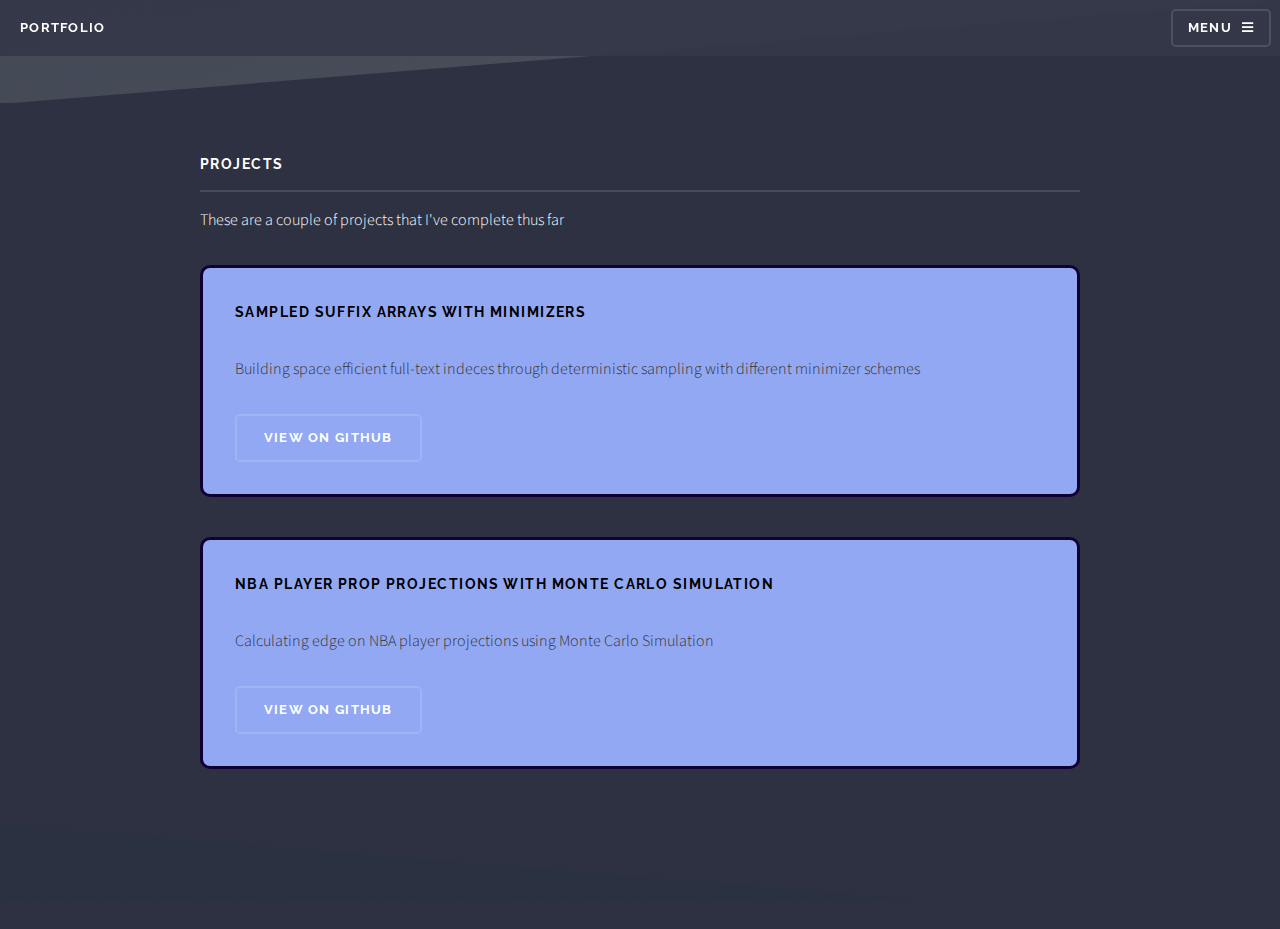
==== projects.html @ 1b3d5a60 "first commit" ====
<!DOCTYPE HTML>
<html>
	<head>
		<title>Porfolio</title>
		<meta charset="utf-8" />
		<meta name="viewport" content="width=device-width, initial-scale=1, user-scalable=no" />
		<link rel="stylesheet" href="assets/css/main.css" />
		<noscript><link rel="stylesheet" href="assets/css/noscript.css" /></noscript>
	</head>
	<body class="is-preload">

		<!-- Page Wrapper -->
			<div id="page-wrapper">

				<!-- Header -->
					<header id="header">
						<h1><a href="index.html">Portfolio</a></h1>
						<nav>
							<a href="#menu">Menu</a>
						</nav>
					</header>

				<!-- Menu -->
				<nav id="menu">
					<div class="inner">
						<h2>Menu</h2>
						<ul class="links">
							<li><a href="index.html">Home</a></li>
							<li><a href="projects.html">Projects</a></li>
							<li><a href="resume.html">Resume</a></li>
						</ul>
						<a href="#" class="close">Close</a>
					</div>
				</nav>

				<!-- Wrapper -->
					<section id="wrapper">
						<div class="wrapper">
							<div class="inner">
								<section>
									<h3 class="major">Projects</h3>
									<p>These are a couple of projects that I've complete thus far </p>
								</section>

								<section>
									<div class="project-list">
										<div class="project-item">
											<h3 class="project-title">Sampled Suffix Arrays with Minimizers</h3>
											<p class="project-description">Building space efficient full-text indeces through deterministic sampling with different minimizer schemes</p>
											<div class="project-links">
												<a href="https://github.com/168mxie/suffix-array" class="button github-button" target="_blank">View on GitHub</a>
											</div>
										</div>
										<div class="project-item">
											<h3 class="project-title">NBA Player Prop Projections with Monte Carlo Simulation</h3>
											<p class="project-description">Calculating edge on NBA player projections using Monte Carlo Simulation</p>
											<div class="project-links">
												<a href="https://github.com/168mxie/nba-player-projections" class="button github-button" target="_blank">View on GitHub</a>
											</div>
										</div>
										
				
									</div>
								</section>
					</section>

				

			</div>

		<!-- Scripts -->
			<script src="assets/js/jquery.min.js"></script>
			<script src="assets/js/jquery.scrollex.min.js"></script>
			<script src="assets/js/browser.min.js"></script>
			<script src="assets/js/breakpoints.min.js"></script>
			<script src="assets/js/util.js"></script>
			<script src="assets/js/main.js"></script>

	</body>
</html>
---- assets/css/main.css ----
@import url(fontawesome-all.min.css);
@import url("https://fonts.googleapis.com/css?family=Raleway:200,700|Source+Sans+Pro:300,600,300italic,600italic");

/*
	Solid State by HTML5 UP
	html5up.net | @ajlkn
	Free for personal and commercial use under the CCA 3.0 license (html5up.net/license)
*/

html, body, div, span, applet, object,
iframe, h1, h2, h3, h4, h5, h6, p, blockquote,
pre, a, abbr, acronym, address, big, cite,
code, del, dfn, em, img, ins, kbd, q, s, samp,
small, strike, strong, sub, sup, tt, var, b,
u, i, center, dl, dt, dd, ol, ul, li, fieldset,
form, label, legend, table, caption, tbody,
tfoot, thead, tr, th, td, article, aside,
canvas, details, embed, figure, figcaption,
footer, header, hgroup, menu, nav, output, ruby,
section, summary, time, mark, audio, video {
	margin: 0;
	padding: 0;
	border: 0;
	font-size: 100%;
	font: inherit;
	vertical-align: baseline;}

article, aside, details, figcaption, figure,
footer, header, hgroup, menu, nav, section {
	display: block;}

body {
	line-height: 1;
}

ol, ul {
	list-style: none;
}

blockquote, q {
	quotes: none;
}

	blockquote:before, blockquote:after, q:before, q:after {
		content: '';
		content: none;
	}

table {
	border-collapse: collapse;
	border-spacing: 0;
}

body {
	-webkit-text-size-adjust: none;
}

mark {
	background-color: transparent;
	color: inherit;
}

input::-moz-focus-inner {
	border: 0;
	padding: 0;
}

input, select, textarea {
	-moz-appearance: none;
	-webkit-appearance: none;
	-ms-appearance: none;
	appearance: none;
}

/* Basic */

	@-ms-viewport {
		width: device-width;
	}

	body {
		-ms-overflow-style: scrollbar;
	}

	@media screen and (max-width: 480px) {

		html, body {
			min-width: 320px;
		}

	}

	html {
		box-sizing: border-box;
	}

	*, *:before, *:after {
		box-sizing: inherit;
	}

	body {
		background-color: #2e3141;
		background-image: linear-gradient(to top, rgba(46, 49, 65, 0.8), rgba(46, 49, 65, 0.8)), url("../../images/bg.jpg");
		background-size: auto,
 cover;
		background-attachment: fixed,
 fixed;
		background-position: center,
 center;
	}

		body.is-preload *, body.is-preload *:before, body.is-preload *:after {
			-moz-animation: none !important;
			-webkit-animation: none !important;
			-ms-animation: none !important;
			animation: none !important;
			-moz-transition: none !important;
			-webkit-transition: none !important;
			-ms-transition: none !important;
			transition: none !important;
		}

/* Type */

	body, input, select, textarea {
		color: #ffffff;
		font-family: "Source Sans Pro", Helvetica, sans-serif;
		font-size: 16.5pt;
		font-weight: 300;
		line-height: 1.65;
	}

		@media screen and (max-width: 1680px) {

			body, input, select, textarea {
				font-size: 13pt;
			}

		}

		@media screen and (max-width: 1280px) {

			body, input, select, textarea {
				font-size: 12pt;
			}

		}

		@media screen and (max-width: 980px) {

			body, input, select, textarea {
				font-size: 12pt;
			}

		}

		@media screen and (max-width: 736px) {

			body, input, select, textarea {
				font-size: 12pt;
			}

		}

		@media screen and (max-width: 480px) {

			body, input, select, textarea {
				font-size: 12pt;
			}

		}

	a {
		-moz-transition: color 0.2s ease-in-out, border-bottom-color 0.2s ease-in-out;
		-webkit-transition: color 0.2s ease-in-out, border-bottom-color 0.2s ease-in-out;
		-ms-transition: color 0.2s ease-in-out, border-bottom-color 0.2s ease-in-out;
		transition: color 0.2s ease-in-out, border-bottom-color 0.2s ease-in-out;
		border-bottom: dotted 1px rgba(255, 255, 255, 0.35);
		color: #ffffff;
		text-decoration: none;
	}

		a:hover {
			border-bottom-color: transparent;
			color: #ffffff !important;
		}

		a.special:not(.button) {
			text-decoration: none;
			border-bottom: 0;
			display: block;
			font-family: Raleway, Helvetica, sans-serif;
			font-size: 0.8em;
			font-weight: 700;
			letter-spacing: 0.1em;
			margin: 0 0 2em 0;
			text-transform: uppercase;
		}

			a.special:not(.button):before {
				-moz-osx-font-smoothing: grayscale;
				-webkit-font-smoothing: antialiased;
				display: inline-block;
				font-style: normal;
				font-variant: normal;
				text-rendering: auto;
				line-height: 1;
				text-transform: none !important;
				font-family: 'Font Awesome 5 Free';
				font-weight: 900;
			}

			a.special:not(.button):before {
				-moz-transition: background-color 0.2s ease-in-out;
				-webkit-transition: background-color 0.2s ease-in-out;
				-ms-transition: background-color 0.2s ease-in-out;
				transition: background-color 0.2s ease-in-out;
				border-radius: 100%;
				border: solid 2px rgba(255, 255, 255, 0.125);
				content: '\f105';
				display: inline-block;
				font-size: 1.25em;
				height: 2em;
				line-height: 1.75em;
				margin-right: 0.85em;
				text-align: center;
				text-indent: 0.15em;
				vertical-align: middle;
				width: 2em;
			}

			a.special:not(.button):hover:before {
				background-color: rgba(255, 255, 255, 0.025);
			}

			a.special:not(.button):active:before {
				background-color: rgba(255, 255, 255, 0.075);
			}

	strong, b {
		color: #ffffff;
		font-weight: 600;
	}

	em, i {
		font-style: italic;
	}

	p {
		margin: 0 0 2em 0;
	}

	h1, h2, h3, h4, h5, h6 {
		color: #ffffff;
		font-family: Raleway, Helvetica, sans-serif;
		font-weight: 700;
		letter-spacing: 0.1em;
		margin: 0 0 1em 0;
		text-transform: uppercase;
	}

		h1 a, h2 a, h3 a, h4 a, h5 a, h6 a {
			color: inherit;
			text-decoration: none;
			border-bottom: 0;
		}

		h1 span, h2 span, h3 span, h4 span, h5 span, h6 span {
			font-weight: 200;
		}

		h1.major, h2.major, h3.major, h4.major, h5.major, h6.major {
			padding-bottom: 1em;
			border-bottom: solid 2px rgba(255, 255, 255, 0.125);
		}

	h2 {
		font-size: 1.2em;
	}

	h3 {
		font-size: 0.9em;
	}

	h4 {
		font-size: 0.7em;
	}

	h5 {
		font-size: 0.7em;
	}

	h6 {
		font-size: 0.7em;
	}

	@media screen and (max-width: 736px) {

		h2 {
			font-size: 1em;
		}

		h3 {
			font-size: 0.8em;
		}

	}

	sub {
		font-size: 0.8em;
		position: relative;
		top: 0.5em;
	}

	sup {
		font-size: 0.8em;
		position: relative;
		top: -0.5em;
	}

	blockquote {
		border-left: solid 4px rgba(255, 255, 255, 0.125);
		font-style: italic;
		margin: 0 0 2em 0;
		padding: 0.5em 0 0.5em 2em;
	}

	code {
		background: rgba(255, 255, 255, 0.025);
		border-radius: 5px;
		border: solid 2px rgba(255, 255, 255, 0.125);
		font-family: "Courier New", monospace;
		font-size: 0.9em;
		margin: 0 0.25em;
		padding: 0.25em 0.65em;
	}

	pre {
		-webkit-overflow-scrolling: touch;
		font-family: "Courier New", monospace;
		font-size: 0.9em;
		margin: 0 0 2em 0;
	}

		pre code {
			display: block;
			line-height: 1.75em;
			padding: 1em 1.5em;
			overflow-x: auto;
		}

	hr {
		border: 0;
		border-bottom: solid 2px rgba(255, 255, 255, 0.125);
		margin: 2.5em 0;
	}

		hr.major {
			margin: 4em 0;
		}

	.align-left {
		text-align: left;
	}

	.align-center {
		text-align: center;
	}

	.align-right {
		text-align: right;
	}

/* Row */

	.row {
		display: flex;
		flex-wrap: wrap;
		box-sizing: border-box;
		align-items: stretch;
	}

		.row > * {
			box-sizing: border-box;
		}

		.row.gtr-uniform > * > :last-child {
			margin-bottom: 0;
		}

		.row.aln-left {
			justify-content: flex-start;
		}

		.row.aln-center {
			justify-content: center;
		}

		.row.aln-right {
			justify-content: flex-end;
		}

		.row.aln-top {
			align-items: flex-start;
		}

		.row.aln-middle {
			align-items: center;
		}

		.row.aln-bottom {
			align-items: flex-end;
		}

		.row > .imp {
			order: -1;
		}

		.row > .col-1 {
			width: 8.33333%;
		}

		.row > .off-1 {
			margin-left: 8.33333%;
		}

		.row > .col-2 {
			width: 16.66667%;
		}

		.row > .off-2 {
			margin-left: 16.66667%;
		}

		.row > .col-3 {
			width: 25%;
		}

		.row > .off-3 {
			margin-left: 25%;
		}

		.row > .col-4 {
			width: 33.33333%;
		}

		.row > .off-4 {
			margin-left: 33.33333%;
		}

		.row > .col-5 {
			width: 41.66667%;
		}

		.row > .off-5 {
			margin-left: 41.66667%;
		}

		.row > .col-6 {
			width: 50%;
		}

		.row > .off-6 {
			margin-left: 50%;
		}

		.row > .col-7 {
			width: 58.33333%;
		}

		.row > .off-7 {
			margin-left: 58.33333%;
		}

		.row > .col-8 {
			width: 66.66667%;
		}

		.row > .off-8 {
			margin-left: 66.66667%;
		}

		.row > .col-9 {
			width: 75%;
		}

		.row > .off-9 {
			margin-left: 75%;
		}

		.row > .col-10 {
			width: 83.33333%;
		}

		.row > .off-10 {
			margin-left: 83.33333%;
		}

		.row > .col-11 {
			width: 91.66667%;
		}

		.row > .off-11 {
			margin-left: 91.66667%;
		}

		.row > .col-12 {
			width: 100%;
		}

		.row > .off-12 {
			margin-left: 100%;
		}

		.row.gtr-0 {
			margin-top: 0;
			margin-left: 0em;
		}

			.row.gtr-0 > * {
				padding: 0 0 0 0em;
			}

			.row.gtr-0.gtr-uniform {
				margin-top: 0em;
			}

				.row.gtr-0.gtr-uniform > * {
					padding-top: 0em;
				}

		.row.gtr-25 {
			margin-top: 0;
			margin-left: -0.4375em;
		}

			.row.gtr-25 > * {
				padding: 0 0 0 0.4375em;
			}

			.row.gtr-25.gtr-uniform {
				margin-top: -0.4375em;
			}

				.row.gtr-25.gtr-uniform > * {
					padding-top: 0.4375em;
				}

		.row.gtr-50 {
			margin-top: 0;
			margin-left: -0.875em;
		}

			.row.gtr-50 > * {
				padding: 0 0 0 0.875em;
			}

			.row.gtr-50.gtr-uniform {
				margin-top: -0.875em;
			}

				.row.gtr-50.gtr-uniform > * {
					padding-top: 0.875em;
				}

		.row {
			margin-top: 0;
			margin-left: -1.75em;
		}

			.row > * {
				padding: 0 0 0 1.75em;
			}

			.row.gtr-uniform {
				margin-top: -1.75em;
			}

				.row.gtr-uniform > * {
					padding-top: 1.75em;
				}

		.row.gtr-150 {
			margin-top: 0;
			margin-left: -2.625em;
		}

			.row.gtr-150 > * {
				padding: 0 0 0 2.625em;
			}

			.row.gtr-150.gtr-uniform {
				margin-top: -2.625em;
			}

				.row.gtr-150.gtr-uniform > * {
					padding-top: 2.625em;
				}

		.row.gtr-200 {
			margin-top: 0;
			margin-left: -3.5em;
		}

			.row.gtr-200 > * {
				padding: 0 0 0 3.5em;
			}

			.row.gtr-200.gtr-uniform {
				margin-top: -3.5em;
			}

				.row.gtr-200.gtr-uniform > * {
					padding-top: 3.5em;
				}

		@media screen and (max-width: 1680px) {

			.row {
				display: flex;
				flex-wrap: wrap;
				box-sizing: border-box;
				align-items: stretch;
			}

				.row > * {
					box-sizing: border-box;
				}

				.row.gtr-uniform > * > :last-child {
					margin-bottom: 0;
				}

				.row.aln-left {
					justify-content: flex-start;
				}

				.row.aln-center {
					justify-content: center;
				}

				.row.aln-right {
					justify-content: flex-end;
				}

				.row.aln-top {
					align-items: flex-start;
				}

				.row.aln-middle {
					align-items: center;
				}

				.row.aln-bottom {
					align-items: flex-end;
				}

				.row > .imp-xlarge {
					order: -1;
				}

				.row > .col-1-xlarge {
					width: 8.33333%;
				}

				.row > .off-1-xlarge {
					margin-left: 8.33333%;
				}

				.row > .col-2-xlarge {
					width: 16.66667%;
				}

				.row > .off-2-xlarge {
					margin-left: 16.66667%;
				}

				.row > .col-3-xlarge {
					width: 25%;
				}

				.row > .off-3-xlarge {
					margin-left: 25%;
				}

				.row > .col-4-xlarge {
					width: 33.33333%;
				}

				.row > .off-4-xlarge {
					margin-left: 33.33333%;
				}

				.row > .col-5-xlarge {
					width: 41.66667%;
				}

				.row > .off-5-xlarge {
					margin-left: 41.66667%;
				}

				.row > .col-6-xlarge {
					width: 50%;
				}

				.row > .off-6-xlarge {
					margin-left: 50%;
				}

				.row > .col-7-xlarge {
					width: 58.33333%;
				}

				.row > .off-7-xlarge {
					margin-left: 58.33333%;
				}

				.row > .col-8-xlarge {
					width: 66.66667%;
				}

				.row > .off-8-xlarge {
					margin-left: 66.66667%;
				}

				.row > .col-9-xlarge {
					width: 75%;
				}

				.row > .off-9-xlarge {
					margin-left: 75%;
				}

				.row > .col-10-xlarge {
					width: 83.33333%;
				}

				.row > .off-10-xlarge {
					margin-left: 83.33333%;
				}

				.row > .col-11-xlarge {
					width: 91.66667%;
				}

				.row > .off-11-xlarge {
					margin-left: 91.66667%;
				}

				.row > .col-12-xlarge {
					width: 100%;
				}

				.row > .off-12-xlarge {
					margin-left: 100%;
				}

				.row.gtr-0 {
					margin-top: 0;
					margin-left: 0em;
				}

					.row.gtr-0 > * {
						padding: 0 0 0 0em;
					}

					.row.gtr-0.gtr-uniform {
						margin-top: 0em;
					}

						.row.gtr-0.gtr-uniform > * {
							padding-top: 0em;
						}

				.row.gtr-25 {
					margin-top: 0;
					margin-left: -0.4375em;
				}

					.row.gtr-25 > * {
						padding: 0 0 0 0.4375em;
					}

					.row.gtr-25.gtr-uniform {
						margin-top: -0.4375em;
					}

						.row.gtr-25.gtr-uniform > * {
							padding-top: 0.4375em;
						}

				.row.gtr-50 {
					margin-top: 0;
					margin-left: -0.875em;
				}

					.row.gtr-50 > * {
						padding: 0 0 0 0.875em;
					}

					.row.gtr-50.gtr-uniform {
						margin-top: -0.875em;
					}

						.row.gtr-50.gtr-uniform > * {
							padding-top: 0.875em;
						}

				.row {
					margin-top: 0;
					margin-left: -1.75em;
				}

					.row > * {
						padding: 0 0 0 1.75em;
					}

					.row.gtr-uniform {
						margin-top: -1.75em;
					}

						.row.gtr-uniform > * {
							padding-top: 1.75em;
						}

				.row.gtr-150 {
					margin-top: 0;
					margin-left: -2.625em;
				}

					.row.gtr-150 > * {
						padding: 0 0 0 2.625em;
					}

					.row.gtr-150.gtr-uniform {
						margin-top: -2.625em;
					}

						.row.gtr-150.gtr-uniform > * {
							padding-top: 2.625em;
						}

				.row.gtr-200 {
					margin-top: 0;
					margin-left: -3.5em;
				}

					.row.gtr-200 > * {
						padding: 0 0 0 3.5em;
					}

					.row.gtr-200.gtr-uniform {
						margin-top: -3.5em;
					}

						.row.gtr-200.gtr-uniform > * {
							padding-top: 3.5em;
						}

		}

		@media screen and (max-width: 1280px) {

			.row {
				display: flex;
				flex-wrap: wrap;
				box-sizing: border-box;
				align-items: stretch;
			}

				.row > * {
					box-sizing: border-box;
				}

				.row.gtr-uniform > * > :last-child {
					margin-bottom: 0;
				}

				.row.aln-left {
					justify-content: flex-start;
				}

				.row.aln-center {
					justify-content: center;
				}

				.row.aln-right {
					justify-content: flex-end;
				}

				.row.aln-top {
					align-items: flex-start;
				}

				.row.aln-middle {
					align-items: center;
				}

				.row.aln-bottom {
					align-items: flex-end;
				}

				.row > .imp-large {
					order: -1;
				}

				.row > .col-1-large {
					width: 8.33333%;
				}

				.row > .off-1-large {
					margin-left: 8.33333%;
				}

				.row > .col-2-large {
					width: 16.66667%;
				}

				.row > .off-2-large {
					margin-left: 16.66667%;
				}

				.row > .col-3-large {
					width: 25%;
				}

				.row > .off-3-large {
					margin-left: 25%;
				}

				.row > .col-4-large {
					width: 33.33333%;
				}

				.row > .off-4-large {
					margin-left: 33.33333%;
				}

				.row > .col-5-large {
					width: 41.66667%;
				}

				.row > .off-5-large {
					margin-left: 41.66667%;
				}

				.row > .col-6-large {
					width: 50%;
				}

				.row > .off-6-large {
					margin-left: 50%;
				}

				.row > .col-7-large {
					width: 58.33333%;
				}

				.row > .off-7-large {
					margin-left: 58.33333%;
				}

				.row > .col-8-large {
					width: 66.66667%;
				}

				.row > .off-8-large {
					margin-left: 66.66667%;
				}

				.row > .col-9-large {
					width: 75%;
				}

				.row > .off-9-large {
					margin-left: 75%;
				}

				.row > .col-10-large {
					width: 83.33333%;
				}

				.row > .off-10-large {
					margin-left: 83.33333%;
				}

				.row > .col-11-large {
					width: 91.66667%;
				}

				.row > .off-11-large {
					margin-left: 91.66667%;
				}

				.row > .col-12-large {
					width: 100%;
				}

				.row > .off-12-large {
					margin-left: 100%;
				}

				.row.gtr-0 {
					margin-top: 0;
					margin-left: 0em;
				}

					.row.gtr-0 > * {
						padding: 0 0 0 0em;
					}

					.row.gtr-0.gtr-uniform {
						margin-top: 0em;
					}

						.row.gtr-0.gtr-uniform > * {
							padding-top: 0em;
						}

				.row.gtr-25 {
					margin-top: 0;
					margin-left: -0.4375em;
				}

					.row.gtr-25 > * {
						padding: 0 0 0 0.4375em;
					}

					.row.gtr-25.gtr-uniform {
						margin-top: -0.4375em;
					}

						.row.gtr-25.gtr-uniform > * {
							padding-top: 0.4375em;
						}

				.row.gtr-50 {
					margin-top: 0;
					margin-left: -0.875em;
				}

					.row.gtr-50 > * {
						padding: 0 0 0 0.875em;
					}

					.row.gtr-50.gtr-uniform {
						margin-top: -0.875em;
					}

						.row.gtr-50.gtr-uniform > * {
							padding-top: 0.875em;
						}

				.row {
					margin-top: 0;
					margin-left: -1.75em;
				}

					.row > * {
						padding: 0 0 0 1.75em;
					}

					.row.gtr-uniform {
						margin-top: -1.75em;
					}

						.row.gtr-uniform > * {
							padding-top: 1.75em;
						}

				.row.gtr-150 {
					margin-top: 0;
					margin-left: -2.625em;
				}

					.row.gtr-150 > * {
						padding: 0 0 0 2.625em;
					}

					.row.gtr-150.gtr-uniform {
						margin-top: -2.625em;
					}

						.row.gtr-150.gtr-uniform > * {
							padding-top: 2.625em;
						}

				.row.gtr-200 {
					margin-top: 0;
					margin-left: -3.5em;
				}

					.row.gtr-200 > * {
						padding: 0 0 0 3.5em;
					}

					.row.gtr-200.gtr-uniform {
						margin-top: -3.5em;
					}

						.row.gtr-200.gtr-uniform > * {
							padding-top: 3.5em;
						}

		}

		@media screen and (max-width: 980px) {

			.row {
				display: flex;
				flex-wrap: wrap;
				box-sizing: border-box;
				align-items: stretch;
			}

				.row > * {
					box-sizing: border-box;
				}

				.row.gtr-uniform > * > :last-child {
					margin-bottom: 0;
				}

				.row.aln-left {
					justify-content: flex-start;
				}

				.row.aln-center {
					justify-content: center;
				}

				.row.aln-right {
					justify-content: flex-end;
				}

				.row.aln-top {
					align-items: flex-start;
				}

				.row.aln-middle {
					align-items: center;
				}

				.row.aln-bottom {
					align-items: flex-end;
				}

				.row > .imp-medium {
					order: -1;
				}

				.row > .col-1-medium {
					width: 8.33333%;
				}

				.row > .off-1-medium {
					margin-left: 8.33333%;
				}

				.row > .col-2-medium {
					width: 16.66667%;
				}

				.row > .off-2-medium {
					margin-left: 16.66667%;
				}

				.row > .col-3-medium {
					width: 25%;
				}

				.row > .off-3-medium {
					margin-left: 25%;
				}

				.row > .col-4-medium {
					width: 33.33333%;
				}

				.row > .off-4-medium {
					margin-left: 33.33333%;
				}

				.row > .col-5-medium {
					width: 41.66667%;
				}

				.row > .off-5-medium {
					margin-left: 41.66667%;
				}

				.row > .col-6-medium {
					width: 50%;
				}

				.row > .off-6-medium {
					margin-left: 50%;
				}

				.row > .col-7-medium {
					width: 58.33333%;
				}

				.row > .off-7-medium {
					margin-left: 58.33333%;
				}

				.row > .col-8-medium {
					width: 66.66667%;
				}

				.row > .off-8-medium {
					margin-left: 66.66667%;
				}

				.row > .col-9-medium {
					width: 75%;
				}

				.row > .off-9-medium {
					margin-left: 75%;
				}

				.row > .col-10-medium {
					width: 83.33333%;
				}

				.row > .off-10-medium {
					margin-left: 83.33333%;
				}

				.row > .col-11-medium {
					width: 91.66667%;
				}

				.row > .off-11-medium {
					margin-left: 91.66667%;
				}

				.row > .col-12-medium {
					width: 100%;
				}

				.row > .off-12-medium {
					margin-left: 100%;
				}

				.row.gtr-0 {
					margin-top: 0;
					margin-left: 0em;
				}

					.row.gtr-0 > * {
						padding: 0 0 0 0em;
					}

					.row.gtr-0.gtr-uniform {
						margin-top: 0em;
					}

						.row.gtr-0.gtr-uniform > * {
							padding-top: 0em;
						}

				.row.gtr-25 {
					margin-top: 0;
					margin-left: -0.4375em;
				}

					.row.gtr-25 > * {
						padding: 0 0 0 0.4375em;
					}

					.row.gtr-25.gtr-uniform {
						margin-top: -0.4375em;
					}

						.row.gtr-25.gtr-uniform > * {
							padding-top: 0.4375em;
						}

				.row.gtr-50 {
					margin-top: 0;
					margin-left: -0.875em;
				}

					.row.gtr-50 > * {
						padding: 0 0 0 0.875em;
					}

					.row.gtr-50.gtr-uniform {
						margin-top: -0.875em;
					}

						.row.gtr-50.gtr-uniform > * {
							padding-top: 0.875em;
						}

				.row {
					margin-top: 0;
					margin-left: -1.75em;
				}

					.row > * {
						padding: 0 0 0 1.75em;
					}

					.row.gtr-uniform {
						margin-top: -1.75em;
					}

						.row.gtr-uniform > * {
							padding-top: 1.75em;
						}

				.row.gtr-150 {
					margin-top: 0;
					margin-left: -2.625em;
				}

					.row.gtr-150 > * {
						padding: 0 0 0 2.625em;
					}

					.row.gtr-150.gtr-uniform {
						margin-top: -2.625em;
					}

						.row.gtr-150.gtr-uniform > * {
							padding-top: 2.625em;
						}

				.row.gtr-200 {
					margin-top: 0;
					margin-left: -3.5em;
				}

					.row.gtr-200 > * {
						padding: 0 0 0 3.5em;
					}

					.row.gtr-200.gtr-uniform {
						margin-top: -3.5em;
					}

						.row.gtr-200.gtr-uniform > * {
							padding-top: 3.5em;
						}

		}

		@media screen and (max-width: 736px) {

			.row {
				display: flex;
				flex-wrap: wrap;
				box-sizing: border-box;
				align-items: stretch;
			}

				.row > * {
					box-sizing: border-box;
				}

				.row.gtr-uniform > * > :last-child {
					margin-bottom: 0;
				}

				.row.aln-left {
					justify-content: flex-start;
				}

				.row.aln-center {
					justify-content: center;
				}

				.row.aln-right {
					justify-content: flex-end;
				}

				.row.aln-top {
					align-items: flex-start;
				}

				.row.aln-middle {
					align-items: center;
				}

				.row.aln-bottom {
					align-items: flex-end;
				}

				.row > .imp-small {
					order: -1;
				}

				.row > .col-1-small {
					width: 8.33333%;
				}

				.row > .off-1-small {
					margin-left: 8.33333%;
				}

				.row > .col-2-small {
					width: 16.66667%;
				}

				.row > .off-2-small {
					margin-left: 16.66667%;
				}

				.row > .col-3-small {
					width: 25%;
				}

				.row > .off-3-small {
					margin-left: 25%;
				}

				.row > .col-4-small {
					width: 33.33333%;
				}

				.row > .off-4-small {
					margin-left: 33.33333%;
				}

				.row > .col-5-small {
					width: 41.66667%;
				}

				.row > .off-5-small {
					margin-left: 41.66667%;
				}

				.row > .col-6-small {
					width: 50%;
				}

				.row > .off-6-small {
					margin-left: 50%;
				}

				.row > .col-7-small {
					width: 58.33333%;
				}

				.row > .off-7-small {
					margin-left: 58.33333%;
				}

				.row > .col-8-small {
					width: 66.66667%;
				}

				.row > .off-8-small {
					margin-left: 66.66667%;
				}

				.row > .col-9-small {
					width: 75%;
				}

				.row > .off-9-small {
					margin-left: 75%;
				}

				.row > .col-10-small {
					width: 83.33333%;
				}

				.row > .off-10-small {
					margin-left: 83.33333%;
				}

				.row > .col-11-small {
					width: 91.66667%;
				}

				.row > .off-11-small {
					margin-left: 91.66667%;
				}

				.row > .col-12-small {
					width: 100%;
				}

				.row > .off-12-small {
					margin-left: 100%;
				}

				.row.gtr-0 {
					margin-top: 0;
					margin-left: 0em;
				}

					.row.gtr-0 > * {
						padding: 0 0 0 0em;
					}

					.row.gtr-0.gtr-uniform {
						margin-top: 0em;
					}

						.row.gtr-0.gtr-uniform > * {
							padding-top: 0em;
						}

				.row.gtr-25 {
					margin-top: 0;
					margin-left: -0.3125em;
				}

					.row.gtr-25 > * {
						padding: 0 0 0 0.3125em;
					}

					.row.gtr-25.gtr-uniform {
						margin-top: -0.3125em;
					}

						.row.gtr-25.gtr-uniform > * {
							padding-top: 0.3125em;
						}

				.row.gtr-50 {
					margin-top: 0;
					margin-left: -0.625em;
				}

					.row.gtr-50 > * {
						padding: 0 0 0 0.625em;
					}

					.row.gtr-50.gtr-uniform {
						margin-top: -0.625em;
					}

						.row.gtr-50.gtr-uniform > * {
							padding-top: 0.625em;
						}

				.row {
					margin-top: 0;
					margin-left: -1.25em;
				}

					.row > * {
						padding: 0 0 0 1.25em;
					}

					.row.gtr-uniform {
						margin-top: -1.25em;
					}

						.row.gtr-uniform > * {
							padding-top: 1.25em;
						}

				.row.gtr-150 {
					margin-top: 0;
					margin-left: -1.875em;
				}

					.row.gtr-150 > * {
						padding: 0 0 0 1.875em;
					}

					.row.gtr-150.gtr-uniform {
						margin-top: -1.875em;
					}

						.row.gtr-150.gtr-uniform > * {
							padding-top: 1.875em;
						}

				.row.gtr-200 {
					margin-top: 0;
					margin-left: -2.5em;
				}

					.row.gtr-200 > * {
						padding: 0 0 0 2.5em;
					}

					.row.gtr-200.gtr-uniform {
						margin-top: -2.5em;
					}

						.row.gtr-200.gtr-uniform > * {
							padding-top: 2.5em;
						}

		}

		@media screen and (max-width: 480px) {

			.row {
				display: flex;
				flex-wrap: wrap;
				box-sizing: border-box;
				align-items: stretch;
			}

				.row > * {
					box-sizing: border-box;
				}

				.row.gtr-uniform > * > :last-child {
					margin-bottom: 0;
				}

				.row.aln-left {
					justify-content: flex-start;
				}

				.row.aln-center {
					justify-content: center;
				}

				.row.aln-right {
					justify-content: flex-end;
				}

				.row.aln-top {
					align-items: flex-start;
				}

				.row.aln-middle {
					align-items: center;
				}

				.row.aln-bottom {
					align-items: flex-end;
				}

				.row > .imp-xsmall {
					order: -1;
				}

				.row > .col-1-xsmall {
					width: 8.33333%;
				}

				.row > .off-1-xsmall {
					margin-left: 8.33333%;
				}

				.row > .col-2-xsmall {
					width: 16.66667%;
				}

				.row > .off-2-xsmall {
					margin-left: 16.66667%;
				}

				.row > .col-3-xsmall {
					width: 25%;
				}

				.row > .off-3-xsmall {
					margin-left: 25%;
				}

				.row > .col-4-xsmall {
					width: 33.33333%;
				}

				.row > .off-4-xsmall {
					margin-left: 33.33333%;
				}

				.row > .col-5-xsmall {
					width: 41.66667%;
				}

				.row > .off-5-xsmall {
					margin-left: 41.66667%;
				}

				.row > .col-6-xsmall {
					width: 50%;
				}

				.row > .off-6-xsmall {
					margin-left: 50%;
				}

				.row > .col-7-xsmall {
					width: 58.33333%;
				}

				.row > .off-7-xsmall {
					margin-left: 58.33333%;
				}

				.row > .col-8-xsmall {
					width: 66.66667%;
				}

				.row > .off-8-xsmall {
					margin-left: 66.66667%;
				}

				.row > .col-9-xsmall {
					width: 75%;
				}

				.row > .off-9-xsmall {
					margin-left: 75%;
				}

				.row > .col-10-xsmall {
					width: 83.33333%;
				}

				.row > .off-10-xsmall {
					margin-left: 83.33333%;
				}

				.row > .col-11-xsmall {
					width: 91.66667%;
				}

				.row > .off-11-xsmall {
					margin-left: 91.66667%;
				}

				.row > .col-12-xsmall {
					width: 100%;
				}

				.row > .off-12-xsmall {
					margin-left: 100%;
				}

				.row.gtr-0 {
					margin-top: 0;
					margin-left: 0em;
				}

					.row.gtr-0 > * {
						padding: 0 0 0 0em;
					}

					.row.gtr-0.gtr-uniform {
						margin-top: 0em;
					}

						.row.gtr-0.gtr-uniform > * {
							padding-top: 0em;
						}

				.row.gtr-25 {
					margin-top: 0;
					margin-left: -0.3125em;
				}

					.row.gtr-25 > * {
						padding: 0 0 0 0.3125em;
					}

					.row.gtr-25.gtr-uniform {
						margin-top: -0.3125em;
					}

						.row.gtr-25.gtr-uniform > * {
							padding-top: 0.3125em;
						}

				.row.gtr-50 {
					margin-top: 0;
					margin-left: -0.625em;
				}

					.row.gtr-50 > * {
						padding: 0 0 0 0.625em;
					}

					.row.gtr-50.gtr-uniform {
						margin-top: -0.625em;
					}

						.row.gtr-50.gtr-uniform > * {
							padding-top: 0.625em;
						}

				.row {
					margin-top: 0;
					margin-left: -1.25em;
				}

					.row > * {
						padding: 0 0 0 1.25em;
					}

					.row.gtr-uniform {
						margin-top: -1.25em;
					}

						.row.gtr-uniform > * {
							padding-top: 1.25em;
						}

				.row.gtr-150 {
					margin-top: 0;
					margin-left: -1.875em;
				}

					.row.gtr-150 > * {
						padding: 0 0 0 1.875em;
					}

					.row.gtr-150.gtr-uniform {
						margin-top: -1.875em;
					}

						.row.gtr-150.gtr-uniform > * {
							padding-top: 1.875em;
						}

				.row.gtr-200 {
					margin-top: 0;
					margin-left: -2.5em;
				}

					.row.gtr-200 > * {
						padding: 0 0 0 2.5em;
					}

					.row.gtr-200.gtr-uniform {
						margin-top: -2.5em;
					}

						.row.gtr-200.gtr-uniform > * {
							padding-top: 2.5em;
						}

		}

		@media screen and (max-width: 360px) {

			.row {
				display: flex;
				flex-wrap: wrap;
				box-sizing: border-box;
				align-items: stretch;
			}

				.row > * {
					box-sizing: border-box;
				}

				.row.gtr-uniform > * > :last-child {
					margin-bottom: 0;
				}

				.row.aln-left {
					justify-content: flex-start;
				}

				.row.aln-center {
					justify-content: center;
				}

				.row.aln-right {
					justify-content: flex-end;
				}

				.row.aln-top {
					align-items: flex-start;
				}

				.row.aln-middle {
					align-items: center;
				}

				.row.aln-bottom {
					align-items: flex-end;
				}

				.row > .imp-xxsmall {
					order: -1;
				}

				.row > .col-1-xxsmall {
					width: 8.33333%;
				}

				.row > .off-1-xxsmall {
					margin-left: 8.33333%;
				}

				.row > .col-2-xxsmall {
					width: 16.66667%;
				}

				.row > .off-2-xxsmall {
					margin-left: 16.66667%;
				}

				.row > .col-3-xxsmall {
					width: 25%;
				}

				.row > .off-3-xxsmall {
					margin-left: 25%;
				}

				.row > .col-4-xxsmall {
					width: 33.33333%;
				}

				.row > .off-4-xxsmall {
					margin-left: 33.33333%;
				}

				.row > .col-5-xxsmall {
					width: 41.66667%;
				}

				.row > .off-5-xxsmall {
					margin-left: 41.66667%;
				}

				.row > .col-6-xxsmall {
					width: 50%;
				}

				.row > .off-6-xxsmall {
					margin-left: 50%;
				}

				.row > .col-7-xxsmall {
					width: 58.33333%;
				}

				.row > .off-7-xxsmall {
					margin-left: 58.33333%;
				}

				.row > .col-8-xxsmall {
					width: 66.66667%;
				}

				.row > .off-8-xxsmall {
					margin-left: 66.66667%;
				}

				.row > .col-9-xxsmall {
					width: 75%;
				}

				.row > .off-9-xxsmall {
					margin-left: 75%;
				}

				.row > .col-10-xxsmall {
					width: 83.33333%;
				}

				.row > .off-10-xxsmall {
					margin-left: 83.33333%;
				}

				.row > .col-11-xxsmall {
					width: 91.66667%;
				}

				.row > .off-11-xxsmall {
					margin-left: 91.66667%;
				}

				.row > .col-12-xxsmall {
					width: 100%;
				}

				.row > .off-12-xxsmall {
					margin-left: 100%;
				}

				.row.gtr-0 {
					margin-top: 0;
					margin-left: 0em;
				}

					.row.gtr-0 > * {
						padding: 0 0 0 0em;
					}

					.row.gtr-0.gtr-uniform {
						margin-top: 0em;
					}

						.row.gtr-0.gtr-uniform > * {
							padding-top: 0em;
						}

				.row.gtr-25 {
					margin-top: 0;
					margin-left: -0.3125em;
				}

					.row.gtr-25 > * {
						padding: 0 0 0 0.3125em;
					}

					.row.gtr-25.gtr-uniform {
						margin-top: -0.3125em;
					}

						.row.gtr-25.gtr-uniform > * {
							padding-top: 0.3125em;
						}

				.row.gtr-50 {
					margin-top: 0;
					margin-left: -0.625em;
				}

					.row.gtr-50 > * {
						padding: 0 0 0 0.625em;
					}

					.row.gtr-50.gtr-uniform {
						margin-top: -0.625em;
					}

						.row.gtr-50.gtr-uniform > * {
							padding-top: 0.625em;
						}

				.row {
					margin-top: 0;
					margin-left: -1.25em;
				}

					.row > * {
						padding: 0 0 0 1.25em;
					}

					.row.gtr-uniform {
						margin-top: -1.25em;
					}

						.row.gtr-uniform > * {
							padding-top: 1.25em;
						}

				.row.gtr-150 {
					margin-top: 0;
					margin-left: -1.875em;
				}

					.row.gtr-150 > * {
						padding: 0 0 0 1.875em;
					}

					.row.gtr-150.gtr-uniform {
						margin-top: -1.875em;
					}

						.row.gtr-150.gtr-uniform > * {
							padding-top: 1.875em;
						}

				.row.gtr-200 {
					margin-top: 0;
					margin-left: -2.5em;
				}

					.row.gtr-200 > * {
						padding: 0 0 0 2.5em;
					}

					.row.gtr-200.gtr-uniform {
						margin-top: -2.5em;
					}

						.row.gtr-200.gtr-uniform > * {
							padding-top: 2.5em;
						}

		}

/* Section/Article */

	section.special, article.special {
		text-align: center;
	}

/* Form */

	form {
		margin: 0 0 2em 0;
	}

		form > :last-child {
			margin-bottom: 0;
		}

		form > .fields {
			display: -moz-flex;
			display: -webkit-flex;
			display: -ms-flex;
			display: flex;
			-moz-flex-wrap: wrap;
			-webkit-flex-wrap: wrap;
			-ms-flex-wrap: wrap;
			flex-wrap: wrap;
			width: calc(100% + 3em);
			margin: -1.5em 0 2em -1.5em;
		}

			form > .fields > .field {
				-moz-flex-grow: 0;
				-webkit-flex-grow: 0;
				-ms-flex-grow: 0;
				flex-grow: 0;
				-moz-flex-shrink: 0;
				-webkit-flex-shrink: 0;
				-ms-flex-shrink: 0;
				flex-shrink: 0;
				padding: 1.5em 0 0 1.5em;
				width: calc(100% - 1.5em);
			}

				form > .fields > .field.half {
					width: calc(50% - 0.75em);
				}

				form > .fields > .field.third {
					width: calc(100%/3 - 0.5em);
				}

				form > .fields > .field.quarter {
					width: calc(25% - 0.375em);
				}

		@media screen and (max-width: 480px) {

			form > .fields {
				width: calc(100% + 3em);
				margin: -1.5em 0 2em -1.5em;
			}

				form > .fields > .field {
					padding: 1.5em 0 0 1.5em;
					width: calc(100% - 1.5em);
				}

					form > .fields > .field.half {
						width: calc(100% - 1.5em);
					}

					form > .fields > .field.third {
						width: calc(100% - 1.5em);
					}

					form > .fields > .field.quarter {
						width: calc(100% - 1.5em);
					}

		}

	label {
		color: #ffffff;
		display: block;
		font-family: Raleway, Helvetica, sans-serif;
		font-size: 0.8em;
		font-weight: 700;
		letter-spacing: 0.1em;
		margin: 0 0 0.7em 0;
		text-transform: uppercase;
	}

	input[type="text"],
	input[type="password"],
	input[type="email"],
	input[type="tel"],
	select,
	textarea {
		-moz-appearance: none;
		-webkit-appearance: none;
		-ms-appearance: none;
		appearance: none;
		background: rgba(255, 255, 255, 0.025);
		border-radius: 5px;
		border: none;
		border: solid 2px rgba(255, 255, 255, 0.125);
		color: inherit;
		display: block;
		outline: 0;
		padding: 0 1em;
		text-decoration: none;
		width: 100%;
	}

		input[type="text"]:invalid,
		input[type="password"]:invalid,
		input[type="email"]:invalid,
		input[type="tel"]:invalid,
		select:invalid,
		textarea:invalid {
			box-shadow: none;
		}

		input[type="text"]:focus,
		input[type="password"]:focus,
		input[type="email"]:focus,
		input[type="tel"]:focus,
		select:focus,
		textarea:focus {
			border-color: #5b6ba6;
		}

	select {
		background-image: url("data:image/svg+xml;charset=utf8,%3Csvg xmlns='http://www.w3.org/2000/svg' width='40' height='40' preserveAspectRatio='none' viewBox='0 0 40 40'%3E%3Cpath d='M9.4,12.3l10.4,10.4l10.4-10.4c0.2-0.2,0.5-0.4,0.9-0.4c0.3,0,0.6,0.1,0.9,0.4l3.3,3.3c0.2,0.2,0.4,0.5,0.4,0.9 c0,0.4-0.1,0.6-0.4,0.9L20.7,31.9c-0.2,0.2-0.5,0.4-0.9,0.4c-0.3,0-0.6-0.1-0.9-0.4L4.3,17.3c-0.2-0.2-0.4-0.5-0.4-0.9 c0-0.4,0.1-0.6,0.4-0.9l3.3-3.3c0.2-0.2,0.5-0.4,0.9-0.4S9.1,12.1,9.4,12.3z' fill='rgba(255, 255, 255, 0.125)' /%3E%3C/svg%3E");
		background-size: 1.25rem;
		background-repeat: no-repeat;
		background-position: calc(100% - 1rem) center;
		height: 2.75em;
		padding-right: 2.75em;
		text-overflow: ellipsis;
	}

		select option {
			color: #ffffff;
			background: #2e3141;
		}

		select:focus::-ms-value {
			background-color: transparent;
		}

		select::-ms-expand {
			display: none;
		}

	input[type="text"],
	input[type="password"],
	input[type="email"],
	select {
		height: 2.75em;
	}

	textarea {
		padding: 0.75em 1em;
	}

	input[type="checkbox"],
	input[type="radio"] {
		-moz-appearance: none;
		-webkit-appearance: none;
		-ms-appearance: none;
		appearance: none;
		display: block;
		float: left;
		margin-right: -2em;
		opacity: 0;
		width: 1em;
		z-index: -1;
	}

		input[type="checkbox"] + label,
		input[type="radio"] + label {
			text-decoration: none;
			color: #ffffff;
			cursor: pointer;
			display: inline-block;
			font-size: 1em;
			font-family: "Source Sans Pro", Helvetica, sans-serif;
			text-transform: none;
			letter-spacing: 0;
			font-weight: 300;
			padding-left: 2.4em;
			padding-right: 0.75em;
			position: relative;
		}

			input[type="checkbox"] + label:before,
			input[type="radio"] + label:before {
				-moz-osx-font-smoothing: grayscale;
				-webkit-font-smoothing: antialiased;
				display: inline-block;
				font-style: normal;
				font-variant: normal;
				text-rendering: auto;
				line-height: 1;
				text-transform: none !important;
				font-family: 'Font Awesome 5 Free';
				font-weight: 900;
			}

			input[type="checkbox"] + label:before,
			input[type="radio"] + label:before {
				background: rgba(255, 255, 255, 0.025);
				border-radius: 5px;
				border: solid 2px rgba(255, 255, 255, 0.125);
				content: '';
				display: inline-block;
				font-size: 0.8em;
				height: 2.0625em;
				left: 0;
				line-height: 2.0625em;
				position: absolute;
				text-align: center;
				top: 0;
				width: 2.0625em;
			}

		input[type="checkbox"]:checked + label:before,
		input[type="radio"]:checked + label:before {
			background: #ffffff;
			border-color: #ffffff;
			content: '\f00c';
			color: #2e3141;
		}

		input[type="checkbox"]:focus + label:before,
		input[type="radio"]:focus + label:before {
			border-color: #4c5c96;
		}

	input[type="checkbox"] + label:before {
		border-radius: 5px;
	}

	input[type="radio"] + label:before {
		border-radius: 100%;
	}

	::-webkit-input-placeholder {
		color: rgba(255, 255, 255, 0.35) !important;
		opacity: 1.0;
	}

	:-moz-placeholder {
		color: rgba(255, 255, 255, 0.35) !important;
		opacity: 1.0;
	}

	::-moz-placeholder {
		color: rgba(255, 255, 255, 0.35) !important;
		opacity: 1.0;
	}

	:-ms-input-placeholder {
		color: rgba(255, 255, 255, 0.35) !important;
		opacity: 1.0;
	}

/* Box */

	.box {
		border-radius: 5px;
		border: solid 2px rgba(255, 255, 255, 0.125);
		margin-bottom: 2em;
		padding: 1.5em;
	}

		.box > :last-child,
		.box > :last-child > :last-child,
		.box > :last-child > :last-child > :last-child {
			margin-bottom: 0;
		}

		.box.alt {
			border: 0;
			border-radius: 0;
			padding: 0;
		}

/* Icon */

	.icon {
		text-decoration: none;
		border-bottom: none;
		position: relative;
	}

		.icon:before {
			-moz-osx-font-smoothing: grayscale;
			-webkit-font-smoothing: antialiased;
			display: inline-block;
			font-style: normal;
			font-variant: normal;
			text-rendering: auto;
			line-height: 1;
			text-transform: none !important;
			font-family: 'Font Awesome 5 Free';
			font-weight: 400;
		}

		.icon > .label {
			display: none;
		}

		.icon:before {
			line-height: inherit;
		}

		.icon.solid:before {
			font-weight: 900;
		}

		.icon.brands:before {
			font-family: 'Font Awesome 5 Brands';
		}

/* Image */

	.image {
		border-radius: 5px;
		border: 0;
		display: inline-block;
		position: relative;
	}

		.image img {
			border-radius: 5px;
			display: block;
		}

		.image.left, .image.right {
			max-width: 40%;
		}

			.image.left img, .image.right img {
				width: 100%;
			}

		.image.left {
			float: left;
			padding: 0 1.5em 1em 0;
			top: 0.25em;
		}

		.image.right {
			float: right;
			padding: 0 0 1em 1.5em;
			top: 0.25em;
		}

		.image.fit {
			display: block;
			margin: 0 0 2em 0;
			width: 100%;
		}

			.image.fit img {
				width: 100%;
			}

		.image.main {
			display: block;
			margin: 0 0 3em 0;
			width: 100%;
		}

			.image.main img {
				width: 100%;
			}

/* List */

	ol {
		list-style: decimal;
		margin: 0 0 2em 0;
		padding-left: 1.25em;
	}

		ol li {
			padding-left: 0.25em;
		}

	ul {
		list-style: disc;
		margin: 0 0 2em 0;
		padding-left: 1em;
	}

		ul li {
			padding-left: 0.5em;
		}

		ul.alt {
			list-style: none;
			padding-left: 0;
		}

			ul.alt li {
				border-top: solid 1px rgba(255, 255, 255, 0.125);
				padding: 0.5em 0;
			}

				ul.alt li:first-child {
					border-top: 0;
					padding-top: 0;
				}

	dl {
		margin: 0 0 2em 0;
	}

		dl dt {
			display: block;
			font-weight: 600;
			margin: 0 0 1em 0;
		}

		dl dd {
			margin-left: 2em;
		}

/* Actions */

	ul.actions {
		display: -moz-flex;
		display: -webkit-flex;
		display: -ms-flex;
		display: flex;
		cursor: default;
		list-style: none;
		margin-left: -1em;
		padding-left: 0;
	}

		ul.actions li {
			padding: 0 0 0 1em;
			vertical-align: middle;
		}

		ul.actions.special {
			-moz-justify-content: center;
			-webkit-justify-content: center;
			-ms-justify-content: center;
			justify-content: center;
			width: 100%;
			margin-left: 0;
		}

			ul.actions.special li:first-child {
				padding-left: 0;
			}

		ul.actions.stacked {
			-moz-flex-direction: column;
			-webkit-flex-direction: column;
			-ms-flex-direction: column;
			flex-direction: column;
			margin-left: 0;
		}

			ul.actions.stacked li {
				padding: 1.3em 0 0 0;
			}

				ul.actions.stacked li:first-child {
					padding-top: 0;
				}

		ul.actions.fit {
			width: calc(100% + 1em);
		}

			ul.actions.fit li {
				-moz-flex-grow: 1;
				-webkit-flex-grow: 1;
				-ms-flex-grow: 1;
				flex-grow: 1;
				-moz-flex-shrink: 1;
				-webkit-flex-shrink: 1;
				-ms-flex-shrink: 1;
				flex-shrink: 1;
				width: 100%;
			}

				ul.actions.fit li > * {
					width: 100%;
				}

			ul.actions.fit.stacked {
				width: 100%;
			}

		@media screen and (max-width: 480px) {

			ul.actions:not(.fixed) {
				-moz-flex-direction: column;
				-webkit-flex-direction: column;
				-ms-flex-direction: column;
				flex-direction: column;
				margin-left: 0;
				width: 100% !important;
			}

				ul.actions:not(.fixed) li {
					-moz-flex-grow: 1;
					-webkit-flex-grow: 1;
					-ms-flex-grow: 1;
					flex-grow: 1;
					-moz-flex-shrink: 1;
					-webkit-flex-shrink: 1;
					-ms-flex-shrink: 1;
					flex-shrink: 1;
					padding: 1em 0 0 0;
					text-align: center;
					width: 100%;
				}

					ul.actions:not(.fixed) li > * {
						width: 100%;
					}

					ul.actions:not(.fixed) li:first-child {
						padding-top: 0;
					}

					ul.actions:not(.fixed) li input[type="submit"],
					ul.actions:not(.fixed) li input[type="reset"],
					ul.actions:not(.fixed) li input[type="button"],
					ul.actions:not(.fixed) li button,
					ul.actions:not(.fixed) li .button {
						width: 100%;
					}

						ul.actions:not(.fixed) li input[type="submit"].icon:before,
						ul.actions:not(.fixed) li input[type="reset"].icon:before,
						ul.actions:not(.fixed) li input[type="button"].icon:before,
						ul.actions:not(.fixed) li button.icon:before,
						ul.actions:not(.fixed) li .button.icon:before {
							margin-left: -0.5rem;
						}

		}

/* Icons */

	ul.icons {
		cursor: default;
		list-style: none;
		padding-left: 0;
	}

		ul.icons li {
			display: inline-block;
			padding: 0 1em 0 0;
		}

			ul.icons li:last-child {
				padding-right: 0;
			}

			ul.icons li .icon:before {
				font-size: 1.25em;
			}

/* Contact */

	ul.contact {
		list-style: none;
		padding: 0;
	}

		ul.contact li {
			text-decoration: none;
			margin: 2.5em 0 0 0;
			padding: 0 0 0 3.25em;
			position: relative;
		}

			ul.contact li:before {
				-moz-osx-font-smoothing: grayscale;
				-webkit-font-smoothing: antialiased;
				display: inline-block;
				font-style: normal;
				font-variant: normal;
				text-rendering: auto;
				line-height: 1;
				text-transform: none !important;
				font-family: 'Font Awesome 5 Free';
				font-weight: 400;
			}

			ul.contact li:before {
				border-radius: 100%;
				border: solid 2px rgba(255, 255, 255, 0.125);
				display: inline-block;
				font-size: 0.8em;
				height: 2.5em;
				left: 0;
				line-height: 2.35em;
				position: absolute;
				text-align: center;
				top: 0;
				width: 2.5em;
			}

			ul.contact li:first-child {
				margin-top: 0;
			}

		@media screen and (max-width: 736px) {

			ul.contact li {
				margin: 1.5em 0 0 0;
			}

		}

/* Pagination */

	ul.pagination {
		cursor: default;
		list-style: none;
		padding-left: 0;
	}

		ul.pagination li {
			display: inline-block;
			padding-left: 0;
			vertical-align: middle;
		}

			ul.pagination li > .page {
				-moz-transition: background-color 0.2s ease-in-out, color 0.2s ease-in-out;
				-webkit-transition: background-color 0.2s ease-in-out, color 0.2s ease-in-out;
				-ms-transition: background-color 0.2s ease-in-out, color 0.2s ease-in-out;
				transition: background-color 0.2s ease-in-out, color 0.2s ease-in-out;
				border-bottom: 0;
				border-radius: 5px;
				display: inline-block;
				height: 1.5em;
				line-height: 1.5em;
				margin: 0 0.125em;
				min-width: 1.5em;
				padding: 0 0.5em;
				text-align: center;
			}

				ul.pagination li > .page:hover {
					background-color: rgba(255, 255, 255, 0.025);
				}

				ul.pagination li > .page.active {
					background-color: #4c5c96;
				}

			ul.pagination li:first-child {
				padding-right: 0.75em;
			}

			ul.pagination li:last-child {
				padding-left: 0.75em;
			}

		@media screen and (max-width: 480px) {

			ul.pagination li:nth-child(n+2):nth-last-child(n+2) {
				display: none;
			}

			ul.pagination li .button {
				width: 100%;
			}

			ul.pagination li:first-child {
				width: calc(50% - 2px);
				text-align: left;
				padding-right: 0.325em;
			}

			ul.pagination li:last-child {
				width: calc(50% - 2px);
				text-align: right;
				padding-left: 0.325em;
			}

		}

/* Table */

	.table-wrapper {
		-webkit-overflow-scrolling: touch;
		overflow-x: auto;
	}

	table {
		margin: 0 0 2em 0;
		width: 100%;
	}

		table tbody tr {
			border: solid 1px rgba(255, 255, 255, 0.125);
			border-left: 0;
			border-right: 0;
		}

			table tbody tr:nth-child(2n + 1) {
				background-color: rgba(255, 255, 255, 0.025);
			}

		table td {
			padding: 0.75em 0.75em;
		}

		table th {
			color: #ffffff;
			font-size: 0.9em;
			font-weight: 600;
			padding: 0 0.75em 0.75em 0.75em;
			text-align: left;
		}

		table thead {
			border-bottom: solid 2px rgba(255, 255, 255, 0.125);
		}

		table tfoot {
			border-top: solid 2px rgba(255, 255, 255, 0.125);
		}

		table.alt {
			border-collapse: separate;
		}

			table.alt tbody tr td {
				border: solid 1px rgba(255, 255, 255, 0.125);
				border-left-width: 0;
				border-top-width: 0;
			}

				table.alt tbody tr td:first-child {
					border-left-width: 1px;
				}

			table.alt tbody tr:first-child td {
				border-top-width: 1px;
			}

			table.alt thead {
				border-bottom: 0;
			}

			table.alt tfoot {
				border-top: 0;
			}

/* Button */

	input[type="submit"],
	input[type="reset"],
	input[type="button"],
	button,
	.button {
		-moz-appearance: none;
		-webkit-appearance: none;
		-ms-appearance: none;
		appearance: none;
		-moz-transition: background-color 0.2s ease-in-out;
		-webkit-transition: background-color 0.2s ease-in-out;
		-ms-transition: background-color 0.2s ease-in-out;
		transition: background-color 0.2s ease-in-out;
		background-color: transparent;
		border-radius: 5px;
		border: 0;
		box-shadow: inset 0 0 0 2px rgba(255, 255, 255, 0.125);
		color: #ffffff !important;
		cursor: pointer;
		display: inline-block;
		font-family: Raleway, Helvetica, sans-serif;
		font-size: 0.8em;
		font-weight: 700;
		height: 3.75em;
		letter-spacing: 0.1em;
		line-height: 3.75em;
		padding: 0 2.25em;
		text-align: center;
		text-decoration: none;
		text-transform: uppercase;
		white-space: nowrap;
	}

		input[type="submit"]:hover,
		input[type="reset"]:hover,
		input[type="button"]:hover,
		button:hover,
		.button:hover {
			background-color: rgba(255, 255, 255, 0.025);
		}

		input[type="submit"]:active,
		input[type="reset"]:active,
		input[type="button"]:active,
		button:active,
		.button:active {
			background-color: rgba(255, 255, 255, 0.075);
		}

		input[type="submit"].icon:before,
		input[type="reset"].icon:before,
		input[type="button"].icon:before,
		button.icon:before,
		.button.icon:before {
			margin-right: 0.5em;
			color: rgba(255, 255, 255, 0.35);
		}

		input[type="submit"].primary,
		input[type="reset"].primary,
		input[type="button"].primary,
		button.primary,
		.button.primary {
			background-color: #4c5c96;
			box-shadow: none;
		}

			input[type="submit"].primary:hover,
			input[type="reset"].primary:hover,
			input[type="button"].primary:hover,
			button.primary:hover,
			.button.primary:hover {
				background-color: #53639e;
			}

			input[type="submit"].primary:active,
			input[type="reset"].primary:active,
			input[type="button"].primary:active,
			button.primary:active,
			.button.primary:active {
				background-color: #45558d;
			}

			input[type="submit"].primary.icon:before,
			input[type="reset"].primary.icon:before,
			input[type="button"].primary.icon:before,
			button.primary.icon:before,
			.button.primary.icon:before {
				color: #7985b0;
			}

		input[type="submit"].fit,
		input[type="reset"].fit,
		input[type="button"].fit,
		button.fit,
		.button.fit {
			width: 100%;
		}

		input[type="submit"].small,
		input[type="reset"].small,
		input[type="button"].small,
		button.small,
		.button.small {
			font-size: 0.6em;
		}

		input[type="submit"].large,
		input[type="reset"].large,
		input[type="button"].large,
		button.large,
		.button.large {
			font-size: 1em;
		}

		input[type="submit"].disabled, input[type="submit"]:disabled,
		input[type="reset"].disabled,
		input[type="reset"]:disabled,
		input[type="button"].disabled,
		input[type="button"]:disabled,
		button.disabled,
		button:disabled,
		.button.disabled,
		.button:disabled {
			opacity: 0.25;
		}

		@media screen and (max-width: 480px) {

			input[type="submit"],
			input[type="reset"],
			input[type="button"],
			button,
			.button {
				padding: 0;
			}

		}

	/* project stuff */
		.project-list {
			flex-direction: column;
			display: flex;
		}
		
		.project-item {
			background: #93a8f3;
			border: 3px solid #100135;
			padding: 2rem;
			border-radius: 5px;
			list-style-type: none; /* Remove bullet points */
			margin-bottom: 2.5rem; 
			border-radius: 10px;
		}
		
		.project-item:hover {
			background: #93a8f3;
		}
		
		.project-item h3 {
			margin-top: 2;
		}
		
		.project-item p {
			margin: 2rem 0;
		}
		
	
		
		
		.project-title {
			color: #000;
			transition: 0.3s;
		}
		
		.project-title:hover {
			color: #f68a77; /* This should be your smoky peach color. Replace with the right hex if needed. */
		}
		
		.project-description {
			color: #333;
			margin-bottom: 1em; /* Add some space before the buttons. */
		}
		
		.project-links {
			display: flex;
			gap: 1em;
		}
/* Features */

	.features {
		display: -moz-flex;
		display: -webkit-flex;
		display: -ms-flex;
		display: flex;
		-moz-flex-wrap: wrap;
		-webkit-flex-wrap: wrap;
		-ms-flex-wrap: wrap;
		flex-wrap: wrap;
		margin: 0 0 2em 0;
	}

		.features article {
			padding: 1.75em 1.75em 0.1em 1.75em ;
			background-color: #353849;
			border-radius: 5px;
			margin: 1.5em 3em 1.5em 0;
			width: calc(50% - 1.5em);
		}

			.features article:nth-child(2n) {
				margin-right: 0;
			}

			.features article .image {
				border-radius: 5px 5px 0 0;
				display: block;
				margin-bottom: 1.75em;
				margin-left: -1.75em;
				margin-top: -1.75em;
				position: relative;
				width: calc(100% + 3.5em);
			}

				.features article .image img {
					border-radius: 5px 5px 0 0;
					width: 100%;
				}

		@media screen and (max-width: 980px) {

			.features article {
				margin: 1em 2em 1em 0;
				width: calc(50% - 1em);
			}

		}

		@media screen and (max-width: 736px) {

			.features article {
				padding: 1.5em 1.5em 0.1em 1.5em ;
				margin: 0.875em 1.75em 0.875em 0;
				width: calc(50% - 0.875em - 1px);
			}

				.features article .image {
					margin-bottom: 1.5em;
					margin-left: -1.5em;
					margin-top: -1.5em;
					width: calc(100% + 3em);
				}

		}

		@media screen and (max-width: 480px) {

			.features {
				display: block;
			}

				.features article {
					width: 100%;
					margin: 0 0 2em 0 !important;
				}

		}

/* Header */

	#header {
		-moz-transition: background-color 0.2s ease-in-out;
		-webkit-transition: background-color 0.2s ease-in-out;
		-ms-transition: background-color 0.2s ease-in-out;
		transition: background-color 0.2s ease-in-out;
		background-color: rgba(53, 56, 73, 0.95);
		height: 3.5em;
		left: 0;
		line-height: 3.5em;
		padding: 0 1.25em;
		position: fixed;
		top: 0;
		width: 100%;
		z-index: 10000;
	}

		#header h1 {
			-moz-transition: opacity 0.2s ease-in-out, visibility 0.2s;
			-webkit-transition: opacity 0.2s ease-in-out, visibility 0.2s;
			-ms-transition: opacity 0.2s ease-in-out, visibility 0.2s;
			transition: opacity 0.2s ease-in-out, visibility 0.2s;
			border-bottom: 0;
			font-size: 0.8em;
			margin-bottom: 0;
			opacity: 1;
			visibility: visible;
		}

			#header h1 a {
				border: 0;
			}

		#header nav {
			font-family: Raleway, Helvetica, sans-serif;
			font-size: 0.8em;
			font-weight: 700;
			height: 3em;
			letter-spacing: 0.1em;
			line-height: 3em;
			position: absolute;
			right: 0.7em;
			text-transform: uppercase;
			top: 0.7em;
		}

			#header nav a {
				border: 0;
				display: inline-block;
				padding: 0 1em;
			}

				#header nav a:before {
					float: right;
					margin-left: 0.75em;
				}

				#header nav a[href="#menu"] {
					text-decoration: none;
					-moz-transition: background-color 0.2s ease-in-out;
					-webkit-transition: background-color 0.2s ease-in-out;
					-ms-transition: background-color 0.2s ease-in-out;
					transition: background-color 0.2s ease-in-out;
					border-radius: 5px;
					box-shadow: inset 0 0 0 2px rgba(255, 255, 255, 0.125);
					padding: 0 1.35em;
				}

					#header nav a[href="#menu"]:before {
						-moz-osx-font-smoothing: grayscale;
						-webkit-font-smoothing: antialiased;
						display: inline-block;
						font-style: normal;
						font-variant: normal;
						text-rendering: auto;
						line-height: 1;
						text-transform: none !important;
						font-family: 'Font Awesome 5 Free';
						font-weight: 900;
					}

					#header nav a[href="#menu"]:before {
						content: '\f0c9';
						line-height: inherit;
					}

					#header nav a[href="#menu"]:hover {
						background-color: rgba(255, 255, 255, 0.025);
					}

					#header nav a[href="#menu"]:active {
						background-color: rgba(255, 255, 255, 0.075);
					}

		#header.alt {
			background-color: transparent;
		}

			#header.alt h1 {
				opacity: 0;
				visibility: hidden;
			}

		@media screen and (max-width: 736px) {

			#header {
				height: 2.75em;
				line-height: 2.75em;
			}

				#header nav {
					top: 0;
					right: 0;
					height: inherit;
					line-height: inherit;
				}

					#header nav a {
						height: inherit;
						line-height: inherit;
					}

						#header nav a[href="#menu"] {
							box-shadow: none;
							padding: 0 1em;
							border-radius: 0;
						}

							#header nav a[href="#menu"]:hover, #header nav a[href="#menu"]:active {
								background-color: inherit;
							}

		}

		@media screen and (max-width: 480px) {

			#header nav a[href="#menu"] {
				width: 4em;
				white-space: nowrap;
				text-indent: 4em;
				position: relative;
			}

				#header nav a[href="#menu"]:before {
					width: inherit;
					position: absolute;
					top: 0;
					left: 0;
					text-indent: 0;
					text-align: right;
					margin-left: 0;
					padding-right: 1.25em;
				}

		}

/* Menu */

	#page-wrapper {
		-moz-transition: -moz-filter 0.25s ease;
		-webkit-transition: -webkit-filter 0.25s ease;
		-ms-transition: -ms-filter 0.25s ease;
		transition: filter 0.25s ease;
	}

	#menu {
		-moz-align-items: center;
		-webkit-align-items: center;
		-ms-align-items: center;
		align-items: center;
		display: -moz-flex;
		display: -webkit-flex;
		display: -ms-flex;
		display: flex;
		-moz-justify-content: center;
		-webkit-justify-content: center;
		-ms-justify-content: center;
		justify-content: center;
		pointer-events: none;
		-moz-transition: opacity 0.35s ease, visibility 0.35s;
		-webkit-transition: opacity 0.35s ease, visibility 0.35s;
		-ms-transition: opacity 0.35s ease, visibility 0.35s;
		transition: opacity 0.35s ease, visibility 0.35s;
		-moz-user-select: none;
		-webkit-user-select: none;
		-ms-user-select: none;
		user-select: none;
		-webkit-tap-highlight-color: rgba(0, 0, 0, 0);
		background: rgba(46, 49, 65, 0.8);
		cursor: default;
		height: 100%;
		left: 0;
		opacity: 0;
		position: fixed;
		text-align: center;
		top: 0;
		visibility: hidden;
		width: 100%;
	}

		#menu .inner {
			padding: 2.5em 1.5em 0.5em 1.5em ;
			-moz-transform: translateY(0.5em);
			-webkit-transform: translateY(0.5em);
			-ms-transform: translateY(0.5em);
			transform: translateY(0.5em);
			-moz-transition: opacity 0.35s ease, -moz-transform 0.35s ease;
			-webkit-transition: opacity 0.35s ease, -webkit-transform 0.35s ease;
			-ms-transition: opacity 0.35s ease, -ms-transform 0.35s ease;
			transition: opacity 0.35s ease, transform 0.35s ease;
			-webkit-overflow-scrolling: touch;
			background: #4c5c96;
			border-radius: 5px;
			display: block;
			max-width: 100%;
			opacity: 0;
			position: relative;
			width: 18em;
		}

		#menu h2 {
			border-bottom: solid 2px rgba(255, 255, 255, 0.125);
			padding-bottom: 1em;
		}

		#menu .close {
			background-image: url("images/close.svg");
			background-position: 75% 25%;
			background-repeat: no-repeat;
			background-size: 2em 2em;
			border: 0;
			content: '';
			display: block;
			height: 4em;
			overflow: hidden;
			position: absolute;
			right: 0;
			text-align: center;
			text-indent: 4em;
			top: 0;
			width: 4em;
		}

		#menu .links {
			list-style: none;
			margin-bottom: 1.5em;
			padding: 0;
		}

			#menu .links li {
				padding: 0;
			}

				#menu .links li a {
					border-radius: 5px;
					border: 0;
					display: block;
					font-family: Raleway, Helvetica, sans-serif;
					font-size: 0.8em;
					font-weight: 200;
					letter-spacing: 0.1em;
					line-height: 1.85em;
					padding: 0.75em 0;
					text-transform: uppercase;
				}

					#menu .links li a:hover {
						background: #45558d;
					}

		@media screen and (max-width: 736px) {

			#menu .inner {
				max-height: 100%;
				overflow-y: auto;
				overflow-x: hidden;
			}

				#menu .inner .close {
					background-size: 1.5em 1.5em;
				}

		}

	body.is-menu-visible #page-wrapper {
		-moz-filter: blur(1.5px);
		-webkit-filter: blur(1.5px);
		-ms-filter: blur(1.5px);
		filter: blur(1.5px);
	}

	body.is-menu-visible #menu {
		pointer-events: auto;
		opacity: 1;
		visibility: visible;
	}

		body.is-menu-visible #menu .inner {
			-moz-transform: translateY(0);
			-webkit-transform: translateY(0);
			-ms-transform: translateY(0);
			transform: translateY(0);
			opacity: 1;
		}

/* Banner */

	#banner {
		padding: 10em 0 4.75em 0 ;
	}

		#banner .inner {
			margin: 0 auto;
			width: 55em;
		}

		#banner .logo {
			-moz-transition: opacity 2s ease, -moz-transform 1s ease;
			-webkit-transition: opacity 2s ease, -webkit-transform 1s ease;
			-ms-transition: opacity 2s ease, -ms-transform 1s ease;
			transition: opacity 2s ease, transform 1s ease;
			-moz-transform: translateY(0);
			-webkit-transform: translateY(0);
			-ms-transform: translateY(0);
			transform: translateY(0);
			opacity: 1;
			margin: 0 0 1.3em 0;
		}

			#banner .logo .icon {
				border-radius: 100%;
				border: solid 2px rgba(255, 255, 255, 0.125);
				cursor: default;
				display: inline-block;
				font-size: 2em;
				height: 2.25em;
				line-height: 2.25em;
				text-align: center;
				width: 2.25em;
			}

		#banner h2 {
			-moz-transition: opacity 0.5s ease, -moz-transform 0.5s ease, -moz-filter 0.25s ease;
			-webkit-transition: opacity 0.5s ease, -webkit-transform 0.5s ease, -webkit-filter 0.25s ease;
			-ms-transition: opacity 0.5s ease, -ms-transform 0.5s ease, -ms-filter 0.25s ease;
			transition: opacity 0.5s ease, transform 0.5s ease, filter 0.25s ease;
			-moz-transform: translateX(0);
			-webkit-transform: translateX(0);
			-ms-transform: translateX(0);
			transform: translateX(0);
			-moz-transition-delay: 0.65s;
			-webkit-transition-delay: 0.65s;
			-ms-transition-delay: 0.65s;
			transition-delay: 0.65s;
			-moz-filter: blur(0);
			-webkit-filter: blur(0);
			-ms-filter: blur(0);
			filter: blur(0);
			opacity: 1;
			border-bottom: solid 2px rgba(255, 255, 255, 0.125);
			font-size: 2.25em;
			margin-bottom: 0.8em;
			padding-bottom: 0.4em;
		}

		#banner p {
			-moz-transition: opacity 0.5s ease, -moz-transform 0.5s ease, -moz-filter 0.25s ease;
			-webkit-transition: opacity 0.5s ease, -webkit-transform 0.5s ease, -webkit-filter 0.25s ease;
			-ms-transition: opacity 0.5s ease, -ms-transform 0.5s ease, -ms-filter 0.25s ease;
			transition: opacity 0.5s ease, transform 0.5s ease, filter 0.25s ease;
			-moz-transform: translateX(0);
			-webkit-transform: translateX(0);
			-ms-transform: translateX(0);
			transform: translateX(0);
			-moz-transition-delay: 0.8s;
			-webkit-transition-delay: 0.8s;
			-ms-transition-delay: 0.8s;
			transition-delay: 0.8s;
			-moz-filter: blur(0);
			-webkit-filter: blur(0);
			-ms-filter: blur(0);
			filter: blur(0);
			opacity: 1;
			font-family: Raleway, Helvetica, sans-serif;
			font-size: 1em;
			font-weight: 200;
			letter-spacing: 0.1em;
			line-height: 2;
			text-transform: uppercase;
		}

		@media screen and (max-width: 1280px) {

			#banner {
				padding: 7em 0 8.25em 0 ;
				background-color: #2e3141;
				background-image: linear-gradient(to top, rgba(46, 49, 65, 0.8), rgba(46, 49, 65, 0.8)), url("../../images/bg.jpg");
				background-size: auto,
 cover;
				background-position: center,
 center;
				margin-bottom: -6.5em;
			}

		}

		@media screen and (max-width: 980px) {

			#banner {
				padding: 12em 3em 12.375em 3em ;
				margin-bottom: -4.75em;
			}

				#banner .inner {
					width: 100%;
				}

		}

		@media screen and (max-width: 736px) {

			#banner {
				padding: 5em 2em 4.25em 2em ;
				margin-bottom: -2.5em;
			}

				#banner .logo {
					margin: 0 0 1em 0;
				}

					#banner .logo .icon {
						font-size: 1.5em;
					}

				#banner h2 {
					font-size: 1.5em;
				}

				#banner p {
					font-size: 0.8em;
				}

		}

		body.is-preload #banner .logo {
			-moz-transform: translateY(0.5em);
			-webkit-transform: translateY(0.5em);
			-ms-transform: translateY(0.5em);
			transform: translateY(0.5em);
			opacity: 0;
		}

		body.is-preload #banner h2 {
			opacity: 0;
			-moz-transform: translateX(0.25em);
			-webkit-transform: translateX(0.25em);
			-ms-transform: translateX(0.25em);
			transform: translateX(0.25em);
			-moz-filter: blur(2px);
			-webkit-filter: blur(2px);
			-ms-filter: blur(2px);
			filter: blur(2px);
		}

		body.is-preload #banner p {
			opacity: 0;
			-moz-transform: translateX(0.5em);
			-webkit-transform: translateX(0.5em);
			-ms-transform: translateX(0.5em);
			transform: translateX(0.5em);
			-moz-filter: blur(2px);
			-webkit-filter: blur(2px);
			-ms-filter: blur(2px);
			filter: blur(2px);
		}

/* Wrapper */

	#wrapper > header {
		padding: 11em 0 2.25em 0 ;
	}

		#wrapper > header .inner {
			margin: 0 auto;
			width: 55em;
		}

		#wrapper > header h2 {
			border-bottom: solid 2px rgba(255, 255, 255, 0.125);
			font-size: 2em;
			margin-bottom: 0.8em;
			padding-bottom: 0.4em;
		}

		#wrapper > header p {
			font-family: Raleway, Helvetica, sans-serif;
			font-size: 1em;
			font-weight: 200;
			letter-spacing: 0.1em;
			line-height: 2;
			text-transform: uppercase;
		}

	@media screen and (max-width: 1280px) {

		#wrapper > header {
			padding: 9em 0 6.25em 0 ;
			background-color: #2e3141;
			background-image: linear-gradient(to top, rgba(46, 49, 65, 0.8), rgba(46, 49, 65, 0.8)), url("../../images/bg.jpg");
			background-size: auto,
 cover;
			background-position: center,
 0% 30%;
			margin-bottom: -6.5em;
		}

	}

	@media screen and (max-width: 980px) {

		#wrapper > header {
			padding: 11em 3em 7.375em 3em ;
			background-size: auto,
 cover;
			background-position: center,
 0% 0%;
			margin-bottom: -4.75em;
		}

			#wrapper > header .inner {
				width: 100%;
			}

	}

	@media screen and (max-width: 736px) {

		#wrapper > header {
			padding: 6.5em 2em 3em 2em ;
			background-size: auto,
 125%;
			margin-bottom: -2.5em;
		}

			#wrapper > header h2 {
				font-size: 1.25em;
			}

			#wrapper > header p {
				font-size: 0.8em;
			}

	}

	.wrapper {
		background-color: #2e3141;
		margin: 6.5em 0;
		position: relative;
	}

		.wrapper:before, .wrapper:after {
			background-image: url("data:image/svg+xml;charset=utf8,%3Csvg xmlns='http://www.w3.org/2000/svg' width='100' height='100' viewBox='0 0 100 100' preserveAspectRatio='none'%3E%3Cpolygon points='0,100 100,0 100,100' style='fill:%232e3141%3B' /%3E%3C/svg%3E");
		}

		.wrapper:before {
			box-shadow: inset 0 -1px 0 0 #2e3141, 0 1px 0 0 #2e3141;
		}

		.wrapper:after {
			box-shadow: inset 0 -1px 0 0 #2e3141, 0 1px 0 0 #2e3141;
		}

		.wrapper:before, .wrapper:after {
			background-repeat: no-repeat;
			background-size: 100% 100%;
			content: '';
			display: block;
			height: 6.5em;
			position: absolute;
			width: 100%;
		}

		.wrapper:before {
			left: 0;
			top: -6.5em;
		}

		.wrapper:after {
			-moz-transform: scaleY(-1);
			-webkit-transform: scaleY(-1);
			-ms-transform: scaleY(-1);
			transform: scaleY(-1);
			bottom: -6.5em;
			left: 0;
		}

		.wrapper.alt:before {
			-moz-transform: scaleX(-1);
			-webkit-transform: scaleX(-1);
			-ms-transform: scaleX(-1);
			transform: scaleX(-1);
		}

		.wrapper.alt:after {
			-moz-transform: scaleY(-1) scaleX(-1);
			-webkit-transform: scaleY(-1) scaleX(-1);
			-ms-transform: scaleY(-1) scaleX(-1);
			transform: scaleY(-1) scaleX(-1);
		}

		.wrapper .inner {
			padding: 3em 0 1em 0 ;
			margin: 0 auto;
			width: 55em;
		}

		.wrapper.style2 {
			background-color: #353849;
		}

			.wrapper.style2:before, .wrapper.style2:after {
				background-image: url("data:image/svg+xml;charset=utf8,%3Csvg xmlns='http://www.w3.org/2000/svg' width='100' height='100' viewBox='0 0 100 100' preserveAspectRatio='none'%3E%3Cpolygon points='0,100 100,0 100,100' style='fill:%23353849%3B' /%3E%3C/svg%3E");
			}

			.wrapper.style2:before {
				box-shadow: inset 0 -1px 0 0 #353849, 0 1px 0 0 #353849;
			}

			.wrapper.style2:after {
				box-shadow: inset 0 -1px 0 0 #353849, 0 1px 0 0 #353849;
			}

		.wrapper.style3 {
			background-color: #3d4051;
		}

			.wrapper.style3:before, .wrapper.style3:after {
				background-image: url("data:image/svg+xml;charset=utf8,%3Csvg xmlns='http://www.w3.org/2000/svg' width='100' height='100' viewBox='0 0 100 100' preserveAspectRatio='none'%3E%3Cpolygon points='0,100 100,0 100,100' style='fill:%233d4051%3B' /%3E%3C/svg%3E");
			}

			.wrapper.style3:before {
				box-shadow: inset 0 -1px 0 0 #3d4051, 0 1px 0 0 #3d4051;
			}

			.wrapper.style3:after {
				box-shadow: inset 0 -1px 0 0 #3d4051, 0 1px 0 0 #3d4051;
			}

		.wrapper.style4 {
			background-color: #454858;
		}

			.wrapper.style4:before, .wrapper.style4:after {
				background-image: url("data:image/svg+xml;charset=utf8,%3Csvg xmlns='http://www.w3.org/2000/svg' width='100' height='100' viewBox='0 0 100 100' preserveAspectRatio='none'%3E%3Cpolygon points='0,100 100,0 100,100' style='fill:%23454858%3B' /%3E%3C/svg%3E");
			}

			.wrapper.style4:before {
				box-shadow: inset 0 -1px 0 0 #454858, 0 1px 0 0 #454858;
			}

			.wrapper.style4:after {
				box-shadow: inset 0 -1px 0 0 #454858, 0 1px 0 0 #454858;
			}

		.wrapper.style5 {
			background-color: #4d5060;
		}

			.wrapper.style5:before, .wrapper.style5:after {
				background-image: url("data:image/svg+xml;charset=utf8,%3Csvg xmlns='http://www.w3.org/2000/svg' width='100' height='100' viewBox='0 0 100 100' preserveAspectRatio='none'%3E%3Cpolygon points='0,100 100,0 100,100' style='fill:%234d5060%3B' /%3E%3C/svg%3E");
			}

			.wrapper.style5:before {
				box-shadow: inset 0 -1px 0 0 #4d5060, 0 1px 0 0 #4d5060;
			}

			.wrapper.style5:after {
				box-shadow: inset 0 -1px 0 0 #4d5060, 0 1px 0 0 #4d5060;
			}

		.wrapper.style6 {
			background-color: #555867;
		}

			.wrapper.style6:before, .wrapper.style6:after {
				background-image: url("data:image/svg+xml;charset=utf8,%3Csvg xmlns='http://www.w3.org/2000/svg' width='100' height='100' viewBox='0 0 100 100' preserveAspectRatio='none'%3E%3Cpolygon points='0,100 100,0 100,100' style='fill:%23555867%3B' /%3E%3C/svg%3E");
			}

			.wrapper.style6:before {
				box-shadow: inset 0 -1px 0 0 #555867, 0 1px 0 0 #555867;
			}

			.wrapper.style6:after {
				box-shadow: inset 0 -1px 0 0 #555867, 0 1px 0 0 #555867;
			}

		.wrapper.spotlight {
			background-color: #4c5c96;
		}

			.wrapper.spotlight:before, .wrapper.spotlight:after {
				background-image: url("data:image/svg+xml;charset=utf8,%3Csvg xmlns='http://www.w3.org/2000/svg' width='100' height='100' viewBox='0 0 100 100' preserveAspectRatio='none'%3E%3Cpolygon points='0,100 100,0 100,100' style='fill:%234c5c96%3B' /%3E%3C/svg%3E");
			}

			.wrapper.spotlight:before {
				box-shadow: inset 0 -1px 0 0 #4c5c96, 0 1px 0 0 #4c5c96;
			}

			.wrapper.spotlight:after {
				box-shadow: inset 0 -1px 0 0 #4c5c96, 0 1px 0 0 #4c5c96;
			}

			.wrapper.spotlight .inner {
				display: -moz-flex;
				display: -webkit-flex;
				display: -ms-flex;
				display: flex;
				-moz-align-items: center;
				-webkit-align-items: center;
				-ms-align-items: center;
				align-items: center;
				-moz-flex-direction: row;
				-webkit-flex-direction: row;
				-ms-flex-direction: row;
				flex-direction: row;
			}

			.wrapper.spotlight .image {
				border-radius: 100%;
				margin: 0 3em 2em 0;
				width: 22em;
				overflow: hidden;
				-ms-flex: 1;
			}

				.wrapper.spotlight .image img {
					border-radius: 100%;
					width: 100%;
				}

			.wrapper.spotlight .content {
				width: 100%;
				-ms-flex: 2;
			}

			.wrapper.spotlight:nth-child(2n - 1) .inner {
				-moz-flex-direction: row-reverse;
				-webkit-flex-direction: row-reverse;
				-ms-flex-direction: row-reverse;
				flex-direction: row-reverse;
				text-align: right;
			}

			.wrapper.spotlight:nth-child(2n - 1) .image {
				margin: 0 0 2em 3em;
			}

			.wrapper.spotlight.style2 {
				background-color: #45558d;
			}

				.wrapper.spotlight.style2:before, .wrapper.spotlight.style2:after {
					background-image: url("data:image/svg+xml;charset=utf8,%3Csvg xmlns='http://www.w3.org/2000/svg' width='100' height='100' viewBox='0 0 100 100' preserveAspectRatio='none'%3E%3Cpolygon points='0,100 100,0 100,100' style='fill:%2345558d%3B' /%3E%3C/svg%3E");
				}

				.wrapper.spotlight.style2:before {
					box-shadow: inset 0 -1px 0 0 #45558d, 0 1px 0 0 #45558d;
				}

				.wrapper.spotlight.style2:after {
					box-shadow: inset 0 -1px 0 0 #45558d, 0 1px 0 0 #45558d;
				}

			.wrapper.spotlight.style3 {
				background-color: #3f4e85;
			}

				.wrapper.spotlight.style3:before, .wrapper.spotlight.style3:after {
					background-image: url("data:image/svg+xml;charset=utf8,%3Csvg xmlns='http://www.w3.org/2000/svg' width='100' height='100' viewBox='0 0 100 100' preserveAspectRatio='none'%3E%3Cpolygon points='0,100 100,0 100,100' style='fill:%233f4e85%3B' /%3E%3C/svg%3E");
				}

				.wrapper.spotlight.style3:before {
					box-shadow: inset 0 -1px 0 0 #3f4e85, 0 1px 0 0 #3f4e85;
				}

				.wrapper.spotlight.style3:after {
					box-shadow: inset 0 -1px 0 0 #3f4e85, 0 1px 0 0 #3f4e85;
				}

			.wrapper.spotlight.style4 {
				background-color: #39477c;
			}

				.wrapper.spotlight.style4:before, .wrapper.spotlight.style4:after {
					background-image: url("data:image/svg+xml;charset=utf8,%3Csvg xmlns='http://www.w3.org/2000/svg' width='100' height='100' viewBox='0 0 100 100' preserveAspectRatio='none'%3E%3Cpolygon points='0,100 100,0 100,100' style='fill:%2339477c%3B' /%3E%3C/svg%3E");
				}

				.wrapper.spotlight.style4:before {
					box-shadow: inset 0 -1px 0 0 #39477c, 0 1px 0 0 #39477c;
				}

				.wrapper.spotlight.style4:after {
					box-shadow: inset 0 -1px 0 0 #39477c, 0 1px 0 0 #39477c;
				}

			.wrapper.spotlight.style5 {
				background-color: #324072;
			}

				.wrapper.spotlight.style5:before, .wrapper.spotlight.style5:after {
					background-image: url("data:image/svg+xml;charset=utf8,%3Csvg xmlns='http://www.w3.org/2000/svg' width='100' height='100' viewBox='0 0 100 100' preserveAspectRatio='none'%3E%3Cpolygon points='0,100 100,0 100,100' style='fill:%23324072%3B' /%3E%3C/svg%3E");
				}

				.wrapper.spotlight.style5:before {
					box-shadow: inset 0 -1px 0 0 #324072, 0 1px 0 0 #324072;
				}

				.wrapper.spotlight.style5:after {
					box-shadow: inset 0 -1px 0 0 #324072, 0 1px 0 0 #324072;
				}

			.wrapper.spotlight.style6 {
				background-color: #2d3a69;
			}

				.wrapper.spotlight.style6:before, .wrapper.spotlight.style6:after {
					background-image: url("data:image/svg+xml;charset=utf8,%3Csvg xmlns='http://www.w3.org/2000/svg' width='100' height='100' viewBox='0 0 100 100' preserveAspectRatio='none'%3E%3Cpolygon points='0,100 100,0 100,100' style='fill:%232d3a69%3B' /%3E%3C/svg%3E");
				}

				.wrapper.spotlight.style6:before {
					box-shadow: inset 0 -1px 0 0 #2d3a69, 0 1px 0 0 #2d3a69;
				}

				.wrapper.spotlight.style6:after {
					box-shadow: inset 0 -1px 0 0 #2d3a69, 0 1px 0 0 #2d3a69;
				}

		@media screen and (max-width: 980px) {

			.wrapper {
				margin: 4.75em 0;
			}

				.wrapper:before, .wrapper:after {
					height: 4.75em;
				}

				.wrapper:before {
					top: -4.75em;
				}

				.wrapper:after {
					bottom: -4.75em;
					left: 0;
				}

				.wrapper .inner {
					padding: 3em 3em 1em 3em ;
					width: 100%;
				}

				.wrapper.spotlight .image {
					margin: 0 2em 2em 0;
					width: 32em;
				}

				.wrapper.spotlight:nth-child(2n - 1) .image {
					margin: 0 0 2em 2em;
				}

		}

		@media screen and (max-width: 736px) {

			.wrapper {
				margin: 2.5em 0;
			}

				.wrapper:before, .wrapper:after {
					height: 2.5em;
				}

				.wrapper:before {
					top: -2.5em;
				}

				.wrapper:after {
					bottom: -2.5em;
					left: 0;
				}

				.wrapper .inner {
					padding: 2em 2em 0.1em 2em ;
				}

				.wrapper.spotlight .inner {
					-moz-align-items: -moz-flex-start;
					-webkit-align-items: -webkit-flex-start;
					-ms-align-items: -ms-flex-start;
					align-items: flex-start;
				}

				.wrapper.spotlight .image {
					width: 19em;
					margin: 0 1.75em 2em 0;
				}

				.wrapper.spotlight:nth-child(2n - 1) .image {
					margin: 0 0 2em 1.75em;
				}

		}

		@media screen and (max-width: 480px) {

			.wrapper.spotlight .inner {
				display: block;
			}

			.wrapper.spotlight .image {
				margin: 0 0 1em 0 !important;
				max-width: 85%;
				width: 12em;
			}

		}

		@media screen and (max-width: 360px) {

			.wrapper .inner {
				padding: 2em 1.5em 0.1em 1.5em ;
			}

		}

/* Footer */

	#footer .inner {
		padding: 5em 0 3em 0 ;
		display: -moz-flex;
		display: -webkit-flex;
		display: -ms-flex;
		display: flex;
		-moz-flex-direction: row;
		-webkit-flex-direction: row;
		-ms-flex-direction: row;
		flex-direction: row;
		-moz-flex-wrap: wrap;
		-webkit-flex-wrap: wrap;
		-ms-flex-wrap: wrap;
		flex-wrap: wrap;
		margin: 0 auto;
		width: 55em;
	}

		#footer .inner > * {
			width: 100%;
		}

		#footer .inner form {
			margin: 0 3em 0 0;
			width: calc(50% - 1.5em);
		}

		#footer .inner .contact {
			width: calc(50% - 1.5em);
		}

		#footer .inner .copyright {
			border-top: solid 2px rgba(255, 255, 255, 0.125);
			list-style: none;
			margin: 4em 0 2em 0;
			padding: 2em 0 0 0;
			width: 100%;
		}

			#footer .inner .copyright li {
				border-left: solid 2px rgba(255, 255, 255, 0.125);
				color: rgba(255, 255, 255, 0.35);
				display: inline-block;
				font-size: 0.9em;
				line-height: 1;
				margin-left: 1em;
				padding: 0;
				padding-left: 1em;
			}

				#footer .inner .copyright li:first-child {
					border-left: 0;
					margin-left: 0;
					padding-left: 0;
				}

				#footer .inner .copyright li a {
					color: inherit;
				}

	@media screen and (max-width: 1280px) {

		#footer {
			background-color: #2e3141;
			background-image: linear-gradient(to top, rgba(46, 49, 65, 0.8), rgba(46, 49, 65, 0.8)), url("../../images/bg.jpg");
			background-size: auto,
 cover;
			background-position: center,
 center;
			margin-top: -6.5em;
			padding-top: 6.5em;
		}

	}

	@media screen and (max-width: 980px) {

		#footer {
			margin-top: -4.75em;
			padding-top: 4.75em;
		}

			#footer .inner {
				padding: 3em 3em 1em 3em ;
				display: block;
				width: 100%;
			}

				#footer .inner form {
					width: 100%;
					margin: 0 0 4em 0;
				}

				#footer .inner .contact {
					width: 100%;
					margin: 0 0 4em 0;
				}

				#footer .inner .copyright {
					margin: 4em 0 2em 0;
				}

	}

	@media screen and (max-width: 736px) {

		#footer {
			margin-top: -2.5em;
			padding-top: 2.5em;
		}

			#footer .inner {
				padding: 2em 2em 0.1em 2em ;
			}

				#footer .inner form {
					margin: 0 0 3em 0;
				}

				#footer .inner .contact {
					margin: 0 0 3em 0;
				}

	}

	@media screen and (max-width: 480px) {

		#footer .inner .copyright li {
			border-left: 0;
			display: block;
			margin: 1em 0 0 0;
			padding-left: 0;
		}

			#footer .inner .copyright li:first-child {
				margin-top: 0;
			}

	}

	@media screen and (max-width: 360px) {

		#footer .inner {
			padding: 2em 1.5em 0.1em 1.5em ;
		}

	}
---- assets/css/noscript.css ----
/*
	Solid State by HTML5 UP
	html5up.net | @ajlkn
	Free for personal and commercial use under the CCA 3.0 license (html5up.net/license)
*/

/* Banner */

	body.is-preload #banner .logo {
		-moz-transform: none;
		-webkit-transform: none;
		-ms-transform: none;
		transform: none;
		opacity: 1;
	}

	body.is-preload #banner h2 {
		opacity: 1;
		-moz-transform: none;
		-webkit-transform: none;
		-ms-transform: none;
		transform: none;
		-moz-filter: none;
		-webkit-filter: none;
		-ms-filter: none;
		filter: none;
	}

	body.is-preload #banner p {
		opacity: 01;
		-moz-transform: none;
		-webkit-transform: none;
		-ms-transform: none;
		transform: none;
		-moz-filter: none;
		-webkit-filter: none;
		-ms-filter: none;
		filter: none;
	}
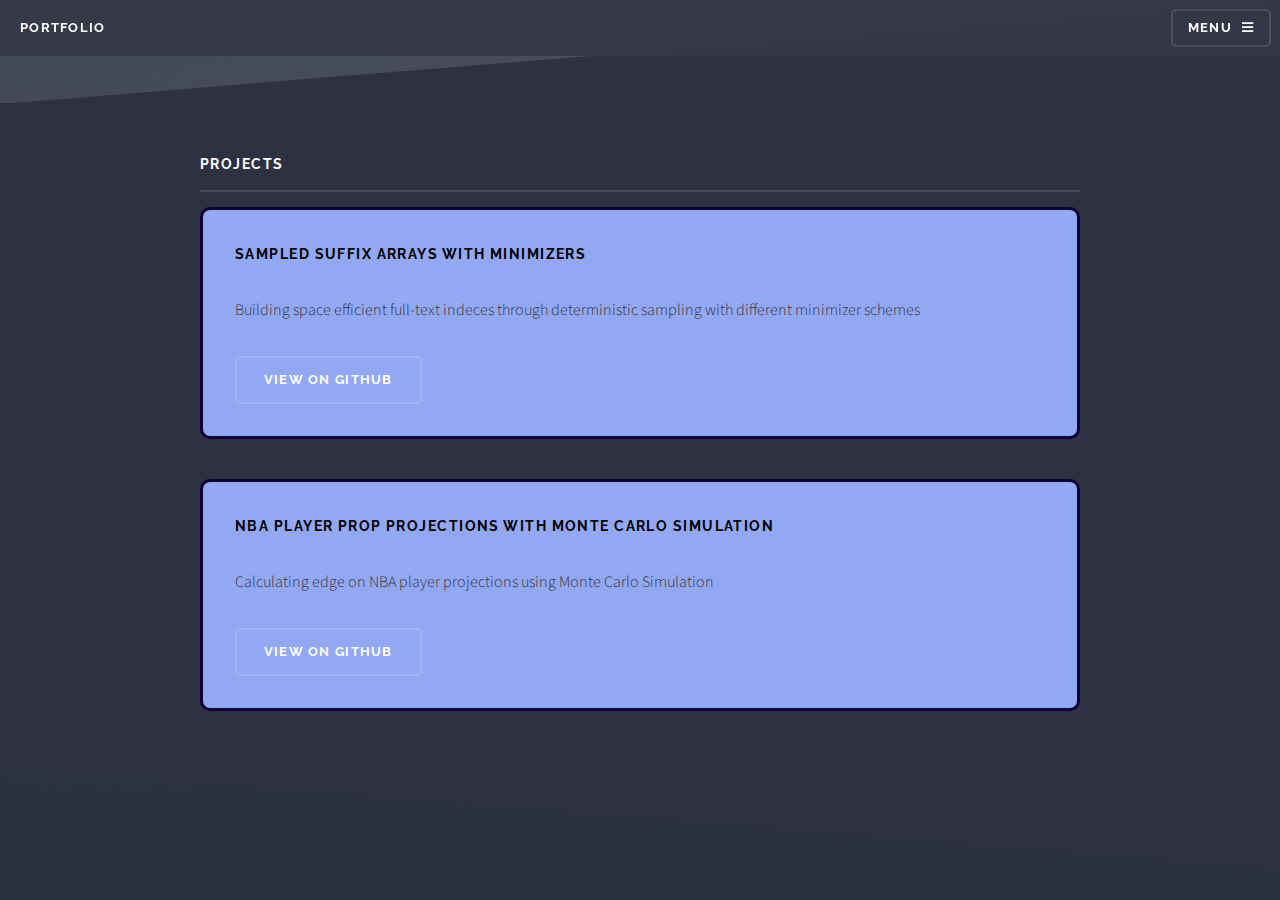
==== commit c0732bc1: "Update projects.html" ====
--- a/projects.html
+++ b/projects.html
@@ -39,7 +39,6 @@
 							<div class="inner">
 								<section>
 									<h3 class="major">Projects</h3>
-									<p>These are a couple of projects that I've complete thus far </p>
 								</section>
 
 								<section>
@@ -77,4 +76,4 @@
 			<script src="assets/js/main.js"></script>
 
 	</body>
-</html>+</html>
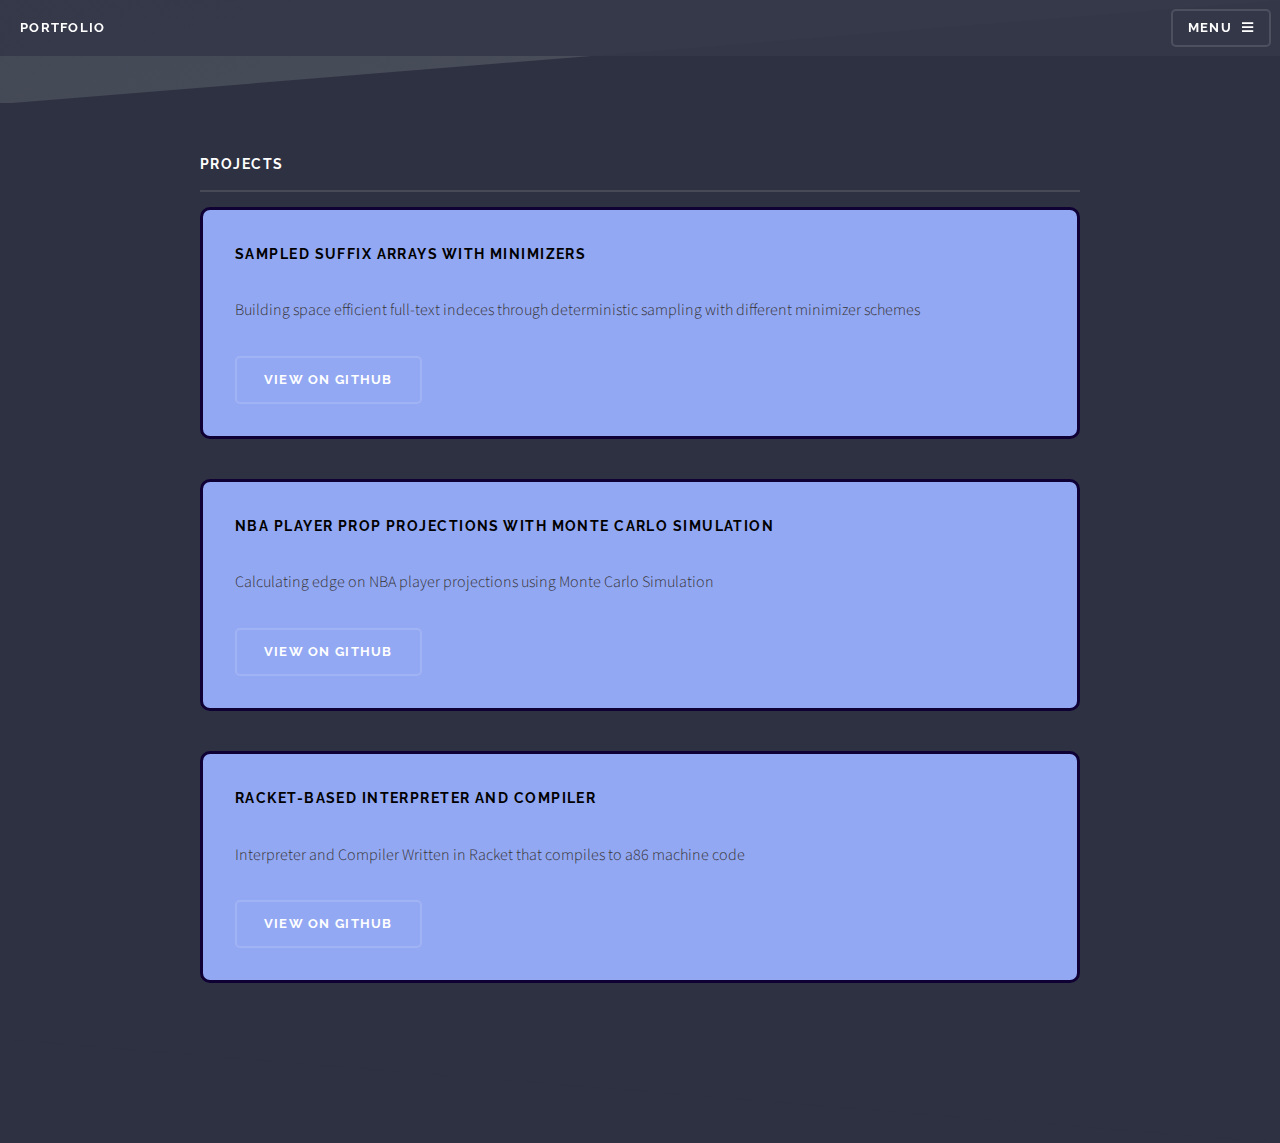
==== commit 1f94da9d: "updated projects" ====
--- a/projects.html
+++ b/projects.html
@@ -57,6 +57,13 @@
 												<a href="https://github.com/168mxie/nba-player-projections" class="button github-button" target="_blank">View on GitHub</a>
 											</div>
 										</div>
+										<div class="project-item">
+											<h3 class="project-title">Racket-Based Interpreter and Compiler</h3>
+											<p class="project-description">Interpreter and Compiler Written in Racket that compiles to a86 machine code</p>
+											<div class="project-links">
+												<a href="https://github.com/168mxie/Racket-Based-Compiler" class="button github-button" target="_blank">View on GitHub</a>
+											</div>
+										</div>
 										
 				
 									</div>
